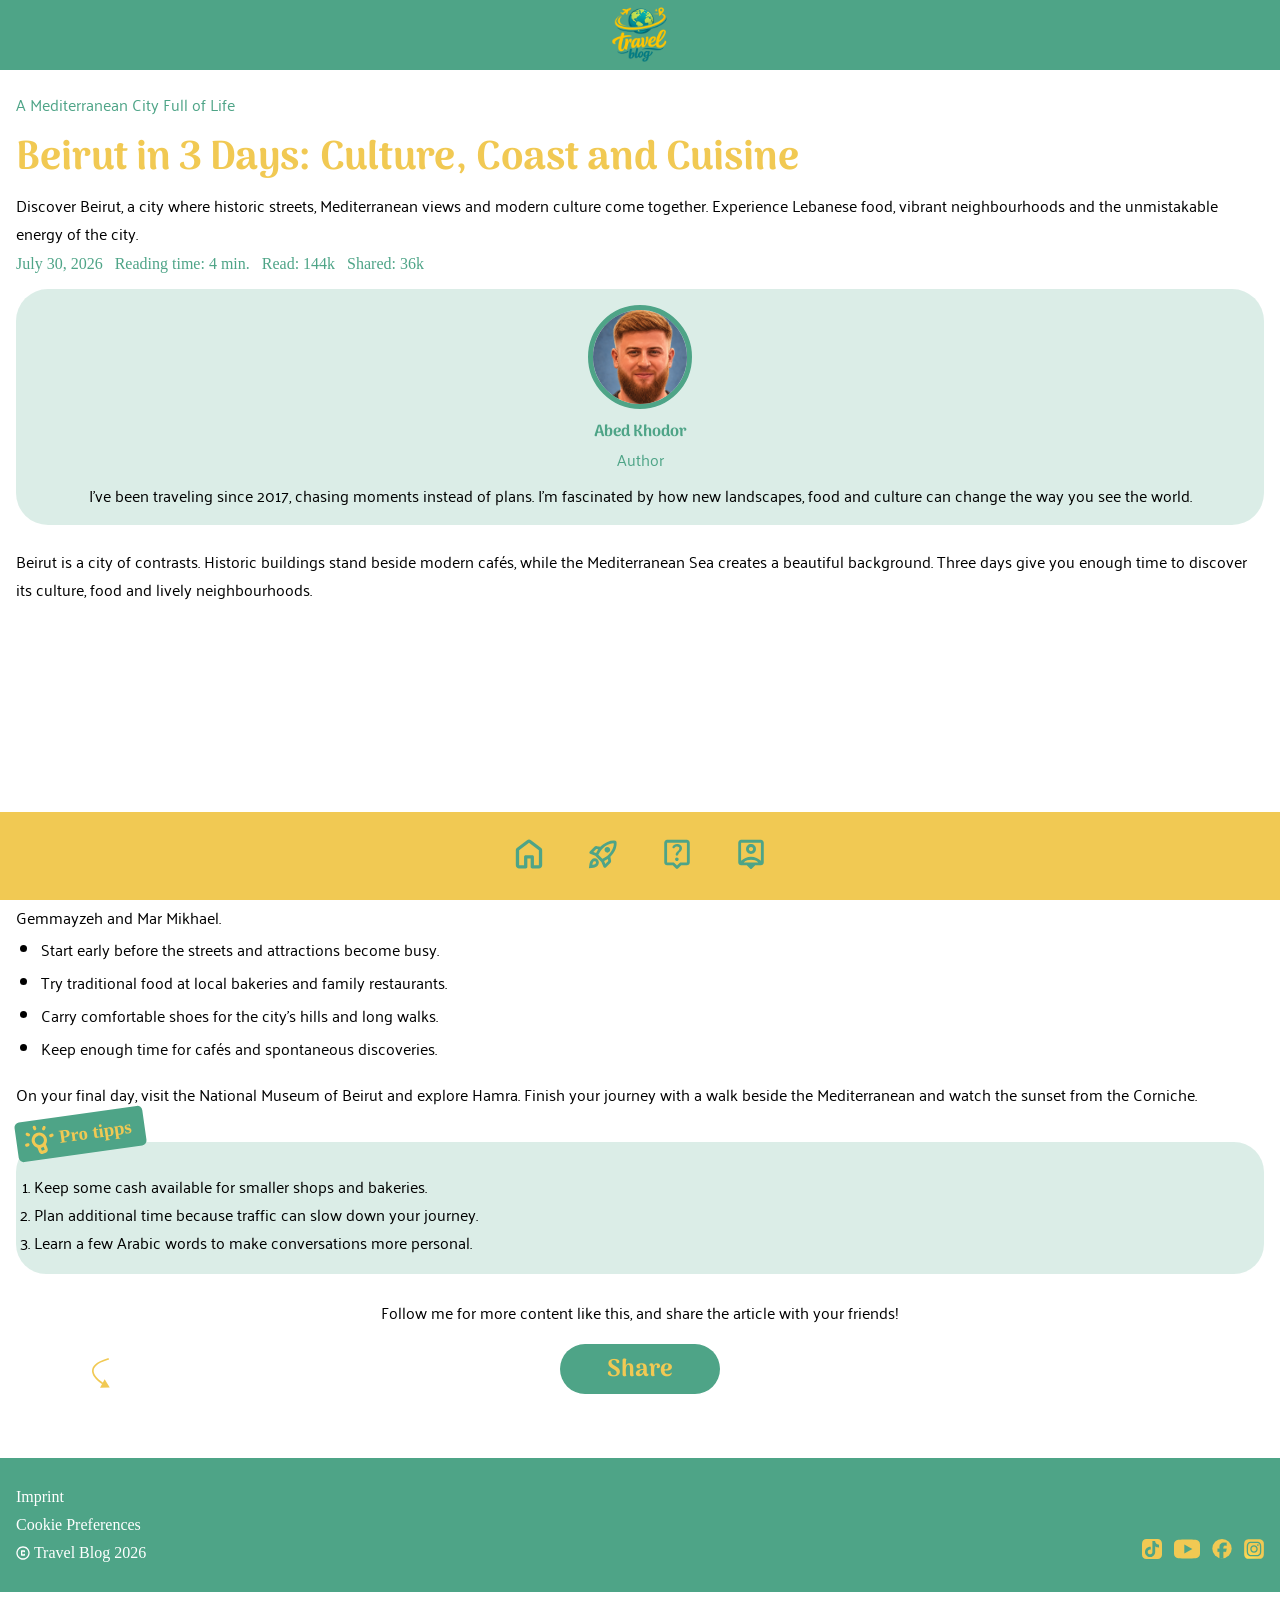
==== abed.html @ 18643c15 "imported abed.css into stye.css" ====
<!DOCTYPE html>
<html lang="de">

<head>
    <meta charset="UTF-8">
    <meta name="viewport" content="width=device-width, initial-scale=1.0">
    <title>Beirut in 3 Days | Travel Blog</title>
    <link rel="stylesheet" href="./styles/variables.css">
    <link rel="stylesheet" href="./styles/fonts.css">
    <link rel="stylesheet" href="./styles/reset.css">
    <link rel="stylesheet" href="./styles/style.css">
</head>

<body>
    <div class="article-page">
        <header class="article-header">
            <a href="./index.html">
                <img src="./assets/icons/header-logo.svg" alt="Travel Blog">
            </a>
        </header>

        <main>
            <article class="article">
                <p class="article-kicker">A Mediterranean City Full of Life</p>
                <h1>Beirut in 3 Days: Culture, Coast and Cuisine</h1>

                <p class="article-intro">
                    Discover Beirut, a city where historic streets, Mediterranean views
                    and modern culture come together. Experience Lebanese food, vibrant
                    neighbourhoods and the unmistakable energy of the city.
                </p>

                <div class="article-meta">
                    <span>
                        <img src="./assets/icons" alt="">July 30, 2026</span>
                    <span>Reading time: 4 min.</span>
                    <span>Read: 144k</span>
                    <span>Shared: 36k</span>
                </div>

                <section class="author-card">
                    <div class="author-photo">
                        <img src="./assets/img/Abed Khodor.png" alt="Abed Khodor">
                    </div>
                    <h2 id="author-name">Abed Khodor</h2>
                    <p class="author-role">Author</p>
                    <p>
                        I’ve been traveling since 2017, chasing moments instead of plans.
                        I’m fascinated by how new landscapes, food and culture can change
                        the way you see the world.
                    </p>
                </section>

                <p>
                    Beirut is a city of contrasts. Historic buildings stand beside modern
                    cafés, while the Mediterranean Sea creates a beautiful background.
                    Three days give you enough time to discover its culture, food and
                    lively neighbourhoods.
                </p>

                <figure class="article-media">
                    <iframe width="100%" height="100%"
                        src="https://www.youtube.com/embed/hbIrTvYzBA0?list=RDhbIrTvYzBA0"
                        title="Lebanon 4K Ultra HD with Calming Music - Scenic Relaxation Films" frameborder="0"
                        allow="accelerometer; autoplay; clipboard-write; encrypted-media; gyroscope; picture-in-picture; web-share"
                        referrerpolicy="strict-origin-when-cross-origin" allowfullscreen></iframe>
                </figure>

                <p>
                    Begin your first day in Downtown Beirut. Explore the historic streets,
                    visit Martyrs’ Square and walk towards the Beirut Souks. Afterwards,
                    enjoy traditional Lebanese dishes such as hummus, tabbouleh, falafel
                    and freshly baked manakish.
                </p>

                <p>
                    Spend the second day near the coast. Walk along the Corniche and visit
                    the famous Raouché Rocks. In the evening, discover the restaurants,
                    cafés and creative atmosphere of Gemmayzeh and Mar Mikhael.
                </p>

                <ul class="article-list">
                    <li>Start early before the streets and attractions become busy.</li>
                    <li>Try traditional food at local bakeries and family restaurants.</li>
                    <li>Carry comfortable shoes for the city’s hills and long walks.</li>
                    <li>Keep enough time for cafés and spontaneous discoveries.</li>
                </ul>

                <p>
                    On your final day, visit the National Museum of Beirut and explore
                    Hamra. Finish your journey with a walk beside the Mediterranean and
                    watch the sunset from the Corniche.
                </p>

                <aside class="pro-tipps">
                    <div class="pro-tipps-title">
                        <img src="./assets/icons/pro-tipps-icon.svg" alt="">
                        <h3>Pro tipps</h3>
                    </div>

                    <ol>
                        <li>Keep some cash available for smaller shops and bakeries.</li>
                        <li>Plan additional time because traffic can slow down your journey.</li>
                        <li>Learn a few Arabic words to make conversations more personal.</li>
                    </ol>
                </aside>

                <section class="share-section">
                    <p>Follow me for more content like this, and share the article with your friends!</p>
                    <img class="share-arrow" src="./assets/icons/arrow-mobile.svg">
                    <a class="share-button" href="#">Share</a>
                </section>
            </article>
        </main>

        <!--FOOTER START-->
        <footer>
            <div class="footer-left">
                <div class="copyright">
                    <img src="./assets/icons/copyright-icon.svg" alt="">
                    <p>Travel Blog 2026</p>
                </div>
                <a href="">Cookie Preferences</a>
                <a href="">Imprint</a>

            </div>
            <div class="footer-right">
                <a href=""><img src="./assets/icons/tiktok-icon.svg" alt=""></a>
                <a class="youtube" href=""><img src="./assets/icons/youtube-icon.svg" alt=""></a>
                <a href=""><img src="./assets/icons/facebook-icon.svg" alt=""></a>
                <a href=""><img src="./assets/icons/Instagram-icon.svg" alt=""></a>
            </div>
        </footer>
        <!--FOOTER END-->

        <nav class="mobile-nav">
            <ul>
                <li><a href=""><img src="./assets/icons/Home-screen.svg" alt=""></a></li>
                <li><a href=""><img src="./assets/icons/rocket-launch-green.svg" alt=""></a></li>
                <li><a href=""><img src="./assets/icons/live-help-green.svg" alt=""></a></li>
                <li><a href=""><img src="./assets/icons/person-pin-green.svg" alt=""></a></li>
            </ul>
        </nav>
    </div>
</body>

</html>
---- styles/variables.css ----
:root {
    --color-primary:rgba(78, 164, 135, 1);
    --color-secondary:rgba(241, 201, 83, 1);
    --color-text-primary:rgba(84, 55, 13, 1);
    --color-text-secondary:rgba(255, 255, 255, 1);
    --color-background:rgba(255, 255, 255, 1);
}
---- styles/fonts.css ----
/* palanquin-regular - latin */
@font-face {
  font-display: swap; /* Check https://developer.mozilla.org/en-US/docs/Web/CSS/@font-face/font-display for other options. */
  font-family: 'Palanquin';
  font-style: normal;
  font-weight: 400;
  src: url('../assets/fonts/palanquin-v17-latin-regular.woff2') format('woff2'); /* Chrome 36+, Opera 23+, Firefox 39+, Safari 12+, iOS 10+ */
}
/* palanquin-500 - latin */
@font-face {
  font-display: swap; /* Check https://developer.mozilla.org/en-US/docs/Web/CSS/@font-face/font-display for other options. */
  font-family: 'Palanquin';
  font-style: normal;
  font-weight: 500;
  src: url('../assets/fonts/palanquin-v17-latin-500.woff2') format('woff2'); /* Chrome 36+, Opera 23+, Firefox 39+, Safari 12+, iOS 10+ */
}
/* palanquin-700 - latin */
@font-face {
  font-display: swap; /* Check https://developer.mozilla.org/en-US/docs/Web/CSS/@font-face/font-display for other options. */
  font-family: 'Palanquin';
  font-style: normal;
  font-weight: 700;
  src: url('../assets/fonts/palanquin-v17-latin-700.woff2') format('woff2'); /* Chrome 36+, Opera 23+, Firefox 39+, Safari 12+, iOS 10+ */
}

/* arima-regular - latin */
@font-face {
  font-display: swap; /* Check https://developer.mozilla.org/en-US/docs/Web/CSS/@font-face/font-display for other options. */
  font-family: 'Arima';
  font-style: normal;
  font-weight: 400;
  src: url('../assets/fonts/arima-v7-latin-regular.woff2') format('woff2'); /* Chrome 36+, Opera 23+, Firefox 39+, Safari 12+, iOS 10+ */
}

/* arima-600 - latin */
@font-face {
  font-display: swap; /* Check https://developer.mozilla.org/en-US/docs/Web/CSS/@font-face/font-display for other options. */
  font-family: 'Arima';
  font-style: normal;
  font-weight: 600;
  src: url('../assets/fonts/arima-v7-latin-600.woff2') format('woff2'); /* Chrome 36+, Opera 23+, Firefox 39+, Safari 12+, iOS 10+ */
}
/* arima-700 - latin */
@font-face {
  font-display: swap; /* Check https://developer.mozilla.org/en-US/docs/Web/CSS/@font-face/font-display for other options. */
  font-family: 'Arima';
  font-style: normal;
  font-weight: 700;
  src: url('../assets/fonts/arima-v7-latin-700.woff2') format('woff2'); /* Chrome 36+, Opera 23+, Firefox 39+, Safari 12+, iOS 10+ */
}

/* palanquin-dark-600 - latin */
@font-face {
  font-display: swap; /* Check https://developer.mozilla.org/en-US/docs/Web/CSS/@font-face/font-display for other options. */
  font-family: 'Palanquin Dark';
  font-style: normal;
  font-weight: 600;
  src: url('../assets/fonts/palanquin-dark-v17-latin-600.woff2') format('woff2'); /* Chrome 36+, Opera 23+, Firefox 39+, Safari 12+, iOS 10+ */
}
---- styles/style.css ----
body {
    background-color: var(--color-background);
}

h1 {
    font-family: arima;
    font-weight: 700;
    font-size: 2.5rem;
    color: var(--color-secondary);
}

h2 {
    font-family: 'Arima';
    font-style: normal;
    font-weight: 700;
    font-size: 2.25rem;
    color: var(--color-primary);
}


.desktop-nav li {
    list-style-type: none;
    display: none;
}

header {
    background-color: var(--color-primary);
    height: 70px;
    width: 100%;
    display: flex;
    justify-content: center;
    align-items: center;
}

header img {
    height: 56px;
    width: 56px;
}

.landing-section {
    background-image: url("../assets/img/yellow-background.png");
    background-position: center;
    background-repeat: no-repeat;
    background-size: cover;
    height: 100dvh;
    display: flex;
    flex-direction: column;
    align-items: center;
}

.highlights-section {
    padding-top: 4em;
    padding-left: 1em;
    padding-right: 1em;


}

.highlights-headline {
    display: flex;
    justify-content: center;
    align-items: center;
    gap: 0.625em;
    padding-bottom: 1em;
}

.slider {
    position: relative;
    overflow: hidden;
}

.slider>input[type="radio"] {
    position: absolute;
    bottom: 16px;
    opacity: 0;
    pointer-events: none;
}

.slider-wrapper {
    display: flex;
    width: 300%;
    transition: transform 500ms ease-in-out;
}

.slide {
    width: calc(100% / 3);
    height: 500px;
    object-fit: cover;
    border-top-right-radius: 100px;
}

#slide-1:checked~.slider-wrapper {
    transform: translateX(0);
}

#slide-2:checked~.slider-wrapper {
    transform: translateX(calc(-100% / 3));
}

#slide-3:checked~.slider-wrapper {
    transform: translateX(calc(-200% / 3));
}

.slider-dots {
    position: absolute;
    bottom: 16px;
    left: 50%;
    transform: translateX(-50%);
    display: flex;
    gap: 0.5em;
}

.slider-dots label {
    width: 12px;
    height: 12px;
    border-radius: 50%;
    background-color: rgba(255, 255, 255, 0.6);
    cursor: pointer;
}

#slide-1:checked~.slider-dots label:nth-child(1),
#slide-2:checked~.slider-dots label:nth-child(2),
#slide-3:checked~.slider-dots label:nth-child(3) {
    background-color: var(--color-secondary);
}

.faq-section {
    padding-top: 4em;
    padding-left: 1em;
    padding-right: 1em;
}

.faq-headline {
    display: flex;
    justify-content: center;
    align-items: center;
    gap: 0.625em;
    padding-bottom: 1.5em;
}

.contact-section {
    padding-top: 5em;
    padding-left: 1em;
    padding-right: 1em;
    padding-bottom: 5em;
}

.contact-headline {
    display: flex;
    justify-content: center;
    align-items: center;
    gap: 0.625em;
    padding-bottom: 1.5em;
}

.contact-form {
    display: flex;
    flex-direction: column;
    gap: 2em;
    max-width: 600px;
    margin-left: auto;
    margin-right: auto;
}

.form-field {
    display: flex;
    flex-direction: column;
}

.form-field label {
    font-family: 'Palanquin';
    font-size: 1.25rem;
    color: var(--color-text-primary);
}

.form-field input {
    border: none;
    border-bottom: 1px solid var(--color-text-primary);
    background-color: transparent;
    padding-top: 2em;
    padding-bottom: 0.5em;
    font-family: 'Palanquin';
    font-size: 1rem;
    color: var(--color-text-primary);
}

.form-field input:focus {
    outline: none;
    border-bottom-width: 2px;
}

.form-privacy {
    display: flex;
    align-items: flex-start;
    gap: 0.625em;
}

.form-privacy input[type="checkbox"]:checked {
    background-color: var(--color-primary);

}

.form-privacy label {
    font-family: 'Palanquin';
    color: var(--color-text-primary);
}

.form-privacy a {
    color: var(--color-primary);
    text-decoration: none;
}

.send-button {
    align-self: center;
    padding: 0.5em 2.5em;
    border: 1px solid gray;
    border-radius: 40px;
    background-color: var(--color-background);
    font-family: 'Arima';
    font-weight: 700;
    font-size: 1.5rem;
    color: gray;
    cursor: pointer;
}

footer {
    height: 134px;
    background-color: var(--color-primary);
    display: flex;
    justify-content: space-between;
    align-items: center;
}

.footer-left {
    display: flex;
    gap: 0.625em;
    flex-direction: column-reverse;
    padding-left: 1em;
}

.footer-left img {
    height: 16px;
    width: 16px;
}

.footer-right a {
    display: flex;
}

.footer-right {
    display: flex;
    gap: 0.75em;
    justify-content: flex-end;
    padding-right: 1em;
    padding-top: 3em;
    align-items: end;
}

.footer-right img {
    width: 20px;
    height: 20px;
}

.youtube img {
    width: 26px;
    height: 20px;
}

.copyright {
    display: flex;
    align-items: center;
    gap: 0.2em;
    margin-left: -1.3px;
}

.footer-left>a {
    text-decoration: none;
    color: var(--color-text-secondary);
    font-family: palanguin;
    font-weight: 400;
}

.copyright p {
    color: var(--color-text-secondary);
    font-family: palanguin;
    font-weight: 400;
}

.mobile-nav {
    height: 88px;
    display: flex;
    justify-content: center;
    align-items: center;
    padding-left: 1em;
    padding-right: 1em;
    background-color: var(--color-secondary);
    position: sticky;
    bottom: 0;
    width: 100%;
    z-index: 100;
}

.mobile-nav li {
    list-style-type: none;
}

.mobile-nav ul {
    display: flex;
    gap: 2.5em;
}

.mobile-nav img {
    height: 34px;
    height: 34px;
}

.faq-all {
    display: flex;
    align-items: center;
    flex-direction: column;
    gap: 1em;
}

.faq {
    width: 100%;
    max-width: 600px;
    background-color: var(--color-secondary);
    border-radius: 12px;
    padding: 0.75em;
}

.faq summary {
    display: flex;
    justify-content: space-between;
    align-items: center;
    gap: 1em;
    padding: 0.5em;
    color: var(--color-text-primary);
    font-weight: 700;
    cursor: pointer;
    list-style: none;
}

.faq summary::after {
    content: url(../assets/icons/faq-arrow.svg);
    flex-shrink: 0;
}

.faq[open] summary::after {
    content: url(../assets/icons/faq-arrow-2.svg);
}

.faq p {
    background-color: var(--color-background);
    border-radius: 8px;
    padding: 0.75em 1em;
    margin-top: 0.75em;
}

.faq {
    interpolate-size: allow-keywords;
    position: relative;
    overflow: hidden;
    border-bottom: 1px solid #ccc;
}

.faq::details-content {
    block-size: 0;
    overflow: hidden;
    opacity: 0;
    transition:
        block-size 0.35s ease,
        opacity 0.25s ease,
        content-visibility 0.35s allow-discrete;
}

.faq[open]::details-content {
    block-size: auto;
    opacity: 1;
}

.article-page {
    width: 100%;
    max-width: 100%;
    min-height: 100dvh;
    margin: 0 auto;
    background-color: var(--color-background);
}

.article-header {
    height: 70px;
    background-color: var(--color-primary);
    display: flex;
    align-items: center;
    justify-content: center;
}

.article-header a {
    display: flex;
}

.article-header img {
    width: 56px;
    height: 56px;
}

.article {
    padding: 20px 16px 40px;
}

.article-kicker {
    color: var(--color-primary);
    font-weight: 600;
    font-family: palanquin;

}

.article p,
.article li {
    font-size: 1rem;
    font-family: palanquin;
    font-weight: 400;

}

.article-intro {
    margin-bottom: 10px;
}

.article-meta {
    display: flex;
    flex-wrap: wrap;
    gap: 4px 12px;
    margin-bottom: 16px;
    color: var(--color-primary);
    font-size: 1rem;
}

.author-card {
    margin-bottom: 22px;
    padding: 16px;
    text-align: center;
    background-color: rgba(78, 164, 135, 0.2);
    border-radius: 32px;
}

.author-photo {
    position: relative;
    width: 104px;
    height: 104px;
    margin: 0 auto 10px;
    overflow: hidden;
    border: 5px solid var(--color-primary);
    border-radius: 50%;
}

.author-photo img {
    position: absolute;
    top: -15%;
    left: -10%;
    width: 125%;
}

.author-card h2 {
    font-family: arima;
    font-weight: 700;
    font-size: 1rem;
}

.author-role {
    margin-bottom: 8px;
    color: var(--color-primary);
}

.article>p {
    margin-bottom: 8px;
    font-family: palanquin;
    font-weight: 400;
    font-size: 1rem;
}

.article-media {
    position: relative;
    max-width: 100%;
    height: 200px;
    border-radius: 24px;
    overflow: hidden;
}

.article-media>img {
    width: 100%;
    height: 100%;
    object-fit: cover;
}


.article-list {
    margin: -4px 0 18px;
    padding-left: 25px;
}

.article-list li+li {
    margin-top: 5px;
}

.pro-tipps {
    position: relative;
    margin: 34px 0 24px;
    padding: 30px 18px 18px;
    background-color: rgba(78, 164, 135, 0.2);
    border-radius: 30px;
}

.pro-tipps-title {
    position: absolute;
    top: -28px;
    left: 0;
    display: flex;
    align-items: center;
    gap: 5px;
    padding: 5px 13px 5px 8px;
    color: var(--color-secondary);
    background-color: var(--color-primary);
    border-radius: 5px;
    transform: rotate(-8deg);
}

.pro-tipps-title img {
    width: 30px;
    height: 30px;
}

.pro-tipps-title h2 {
    font-family: arima;
    font-size: 1.25rem;

}

.pro-tips ol {
    padding-left: 24px;
}

.pro-tips li+li {
    margin-top: 8px;
}

.share-section {
    position: relative;
    min-height: 120px;
    padding: 0 36px;
    text-align: center;
}

.share-section p {
    margin-bottom: 18px;
}

.share-arrow {
    position: absolute;
    bottom: 30px;
    left: 60px;
    width: 50px;
    height: 30px;
    object-fit: contain;
}

.share-button {
    display: inline-flex;
    min-width: 160px;
    min-height: 50px;
    align-items: center;
    justify-content: center;
    gap: 6px;
    color: var(--color-secondary);
    background-color: var(--color-primary);
    border-radius: 50px;
    font-family: arima;
    font-size: 1.5rem;
    font-weight: 700;
    text-decoration: none;
}
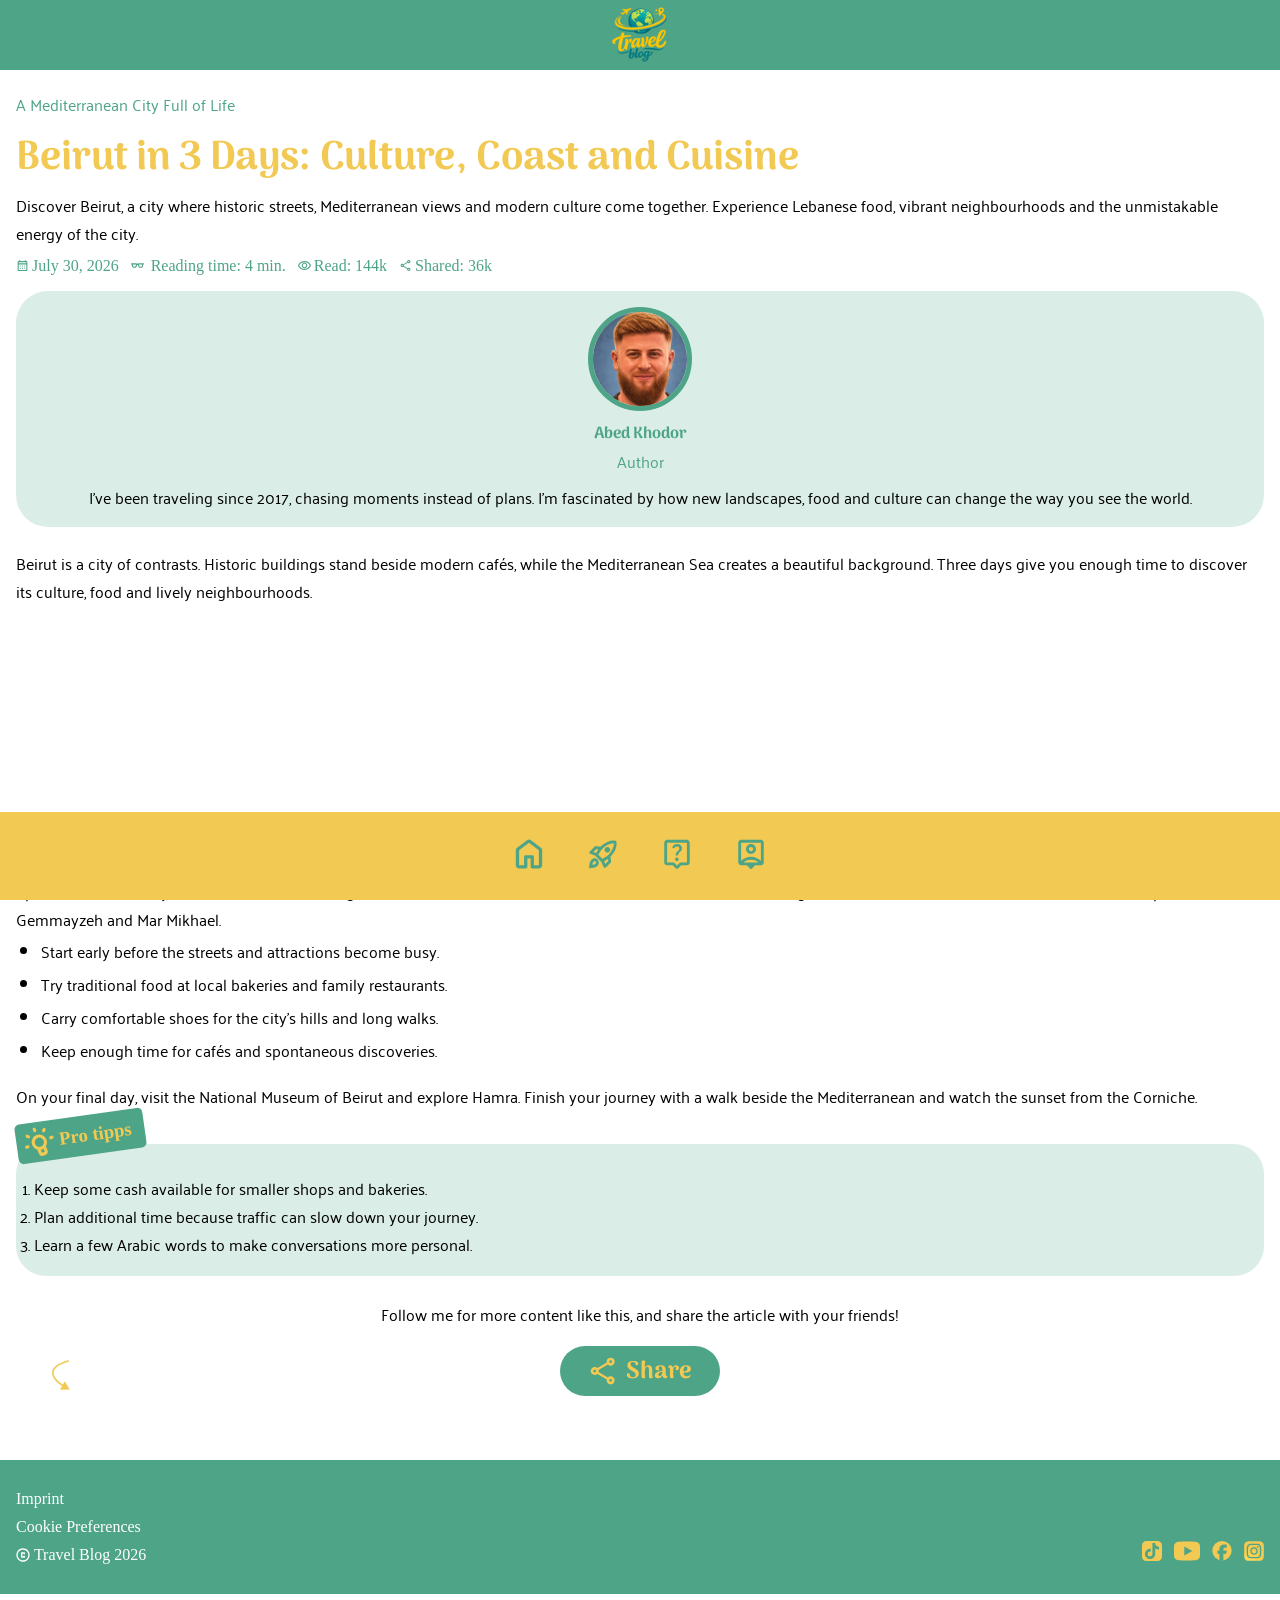
==== commit d95cd84d: "added share icon and article icons added article-meta img" ====
--- a/abed.html
+++ b/abed.html
@@ -31,11 +31,10 @@
                 </p>
 
                 <div class="article-meta">
-                    <span>
-                        <img src="./assets/icons" alt="">July 30, 2026</span>
-                    <span>Reading time: 4 min.</span>
-                    <span>Read: 144k</span>
-                    <span>Shared: 36k</span>
+                    <span><img src="./assets/icons/calendar-icon.svg" alt="">July 30, 2026</span>
+                    <span><img src="./assets/icons/eyeglasses-icon.svg" alt=""> Reading time: 4 min.</span>
+                    <span><img src="./assets/icons/read-icon.svg" alt="">Read: 144k</span>
+                    <span><img src="./assets/icons/share-icon-small.svg" alt="">Shared: 36k</span>
                 </div>
 
                 <section class="author-card">
@@ -59,11 +58,10 @@
                 </p>
 
                 <figure class="article-media">
-                    <iframe width="100%" height="100%"
-                        src="https://www.youtube.com/embed/hbIrTvYzBA0?list=RDhbIrTvYzBA0"
-                        title="Lebanon 4K Ultra HD with Calming Music - Scenic Relaxation Films" frameborder="0"
+                    <iframe width="100%" height="100%" src="https://www.youtube.com/embed/wWS6Si-C9T8"
+                        title="Beirut, Lebanon 🇱🇧 in 4k HDR ULTRA HD 60 FPS Dolby Vision™ Drone Video" frameborder="0"
                         allow="accelerometer; autoplay; clipboard-write; encrypted-media; gyroscope; picture-in-picture; web-share"
-                        referrerpolicy="strict-origin-when-cross-origin" allowfullscreen></iframe>
+                        referrerpolicy="strict-origin-when-cross-origin"allowfullscreen></iframe>
                 </figure>
 
                 <p>
@@ -108,7 +106,7 @@
                 <section class="share-section">
                     <p>Follow me for more content like this, and share the article with your friends!</p>
                     <img class="share-arrow" src="./assets/icons/arrow-mobile.svg">
-                    <a class="share-button" href="#">Share</a>
+                    <a class="share-button" href="#"> <img src="./assets/icons/share-icon.svg" alt="">Share </a>
                 </section>
             </article>
         </main>
--- a/styles/style.css
+++ b/styles/style.css
@@ -436,6 +436,13 @@
     font-size: 1rem;
 }
 
+.article-meta img {
+    padding-top: 5px;
+    padding-right: 3px;
+    width: 16px;
+    height: 16px;
+}
+
 .author-card {
     margin-bottom: 22px;
     padding: 16px;
@@ -558,7 +565,7 @@
 .share-arrow {
     position: absolute;
     bottom: 30px;
-    left: 60px;
+    left: 20px;
     width: 50px;
     height: 30px;
     object-fit: contain;
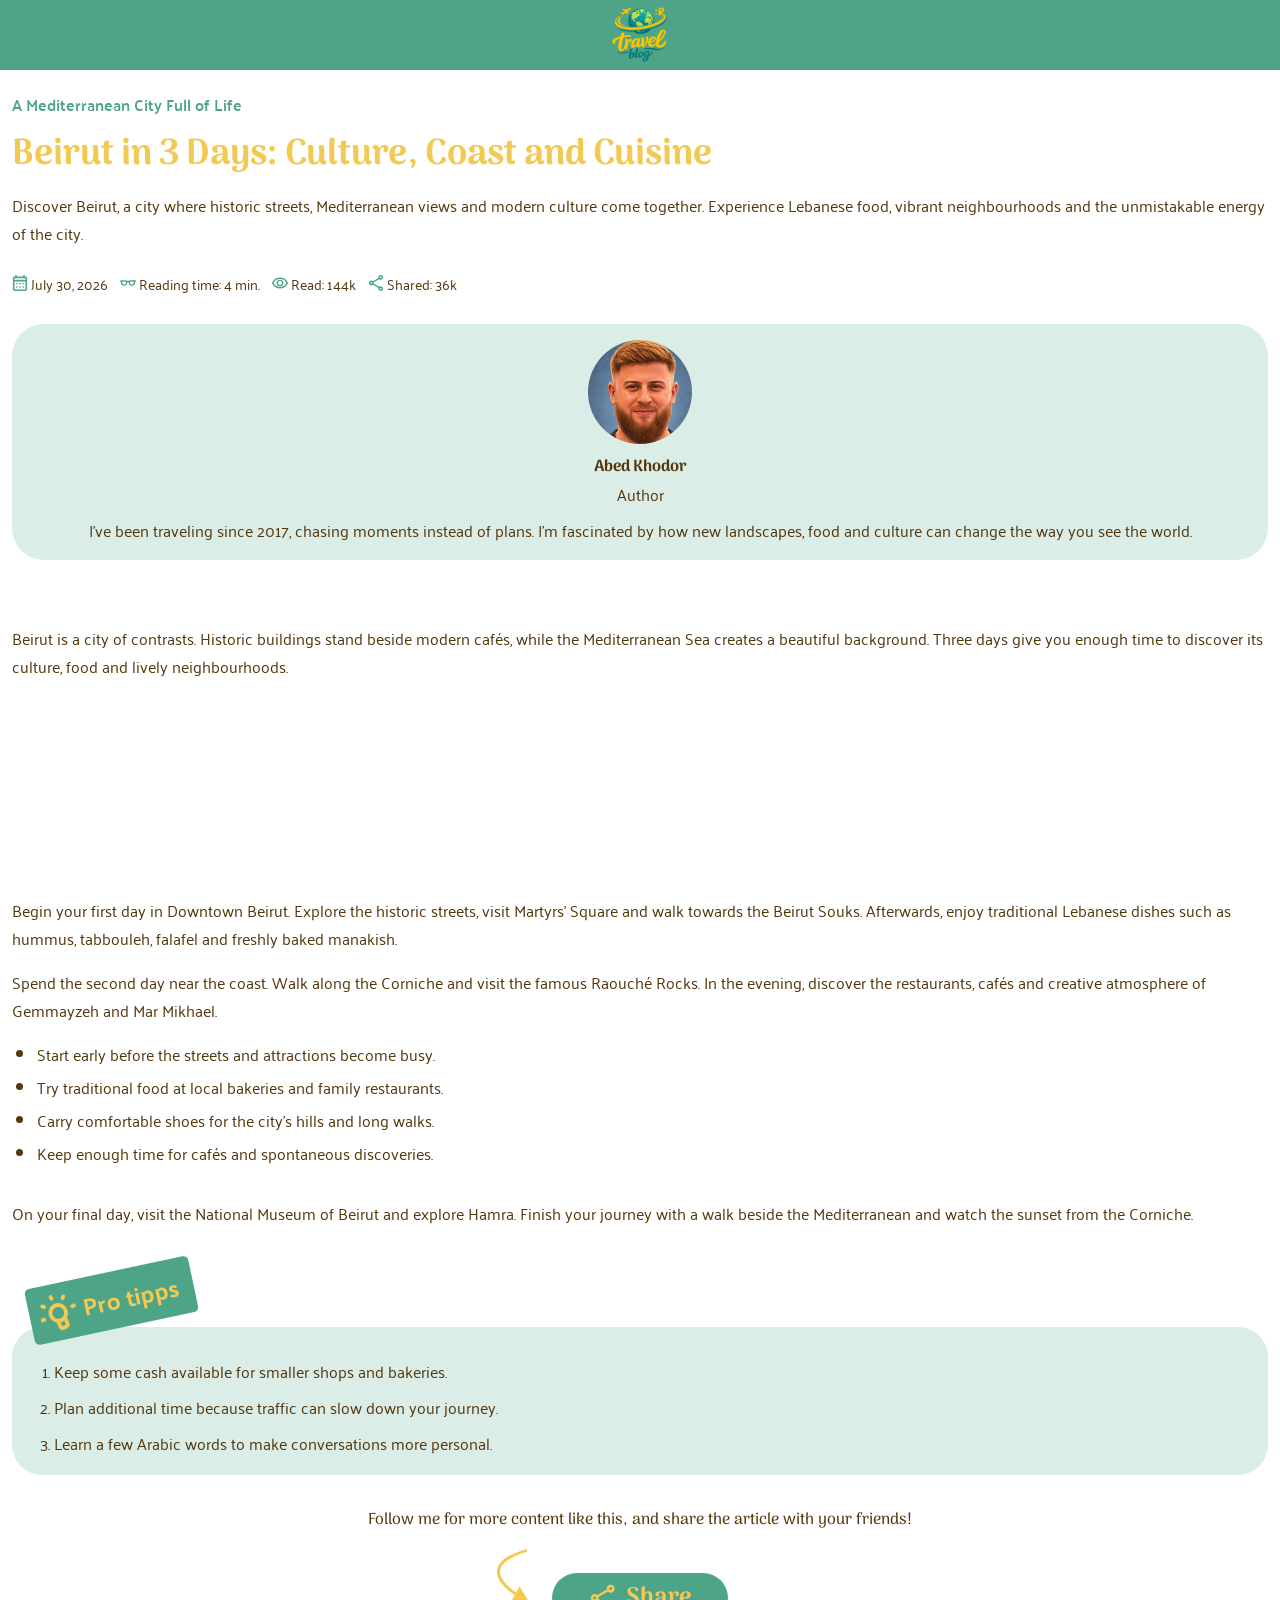
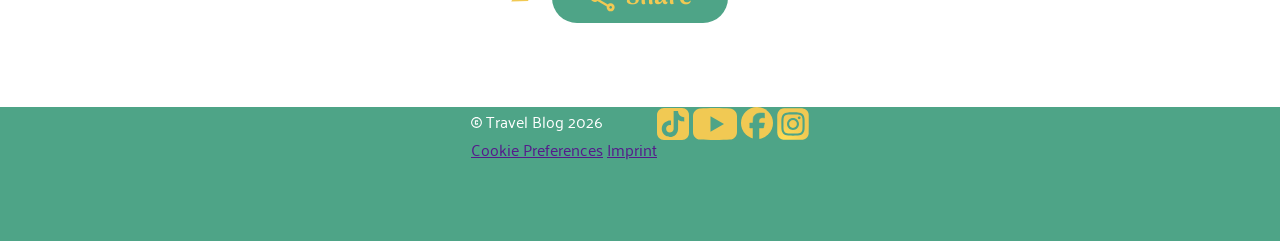
==== commit 0b921805: "added joel.html and reduced img size" ====
--- a/abed.html
+++ b/abed.html
@@ -39,7 +39,7 @@
 
                 <section class="author-card">
                     <div class="author-photo">
-                        <img src="./assets/img/Abed Khodor.png" alt="Abed Khodor">
+                        <img src="./assets/img/abed-khodor.jpg" alt="Abed Khodor">
                     </div>
                     <h2 id="author-name">Abed Khodor</h2>
                     <p class="author-role">Author</p>
--- a/styles/fonts.css
+++ b/styles/fonts.css
@@ -14,6 +14,15 @@
   font-weight: 500;
   src: url('../assets/fonts/palanquin-v17-latin-500.woff2') format('woff2'); /* Chrome 36+, Opera 23+, Firefox 39+, Safari 12+, iOS 10+ */
 }
+/* palanquin-600 - latin */
+@font-face {
+  font-display: swap;
+  font-family: 'Palanquin';
+  font-style: normal;
+  font-weight: 600;
+  src: url('../assets/fonts/palanquin-v17-latin-600.woff2') format('woff2');
+}
+
 /* palanquin-700 - latin */
 @font-face {
   font-display: swap; /* Check https://developer.mozilla.org/en-US/docs/Web/CSS/@font-face/font-display for other options. */
@@ -30,6 +39,15 @@
   font-style: normal;
   font-weight: 400;
   src: url('../assets/fonts/arima-v7-latin-regular.woff2') format('woff2'); /* Chrome 36+, Opera 23+, Firefox 39+, Safari 12+, iOS 10+ */
+}
+
+/* arima-500 - latin */
+@font-face {
+  font-display: swap;
+  font-family: 'Arima';
+  font-style: normal;
+  font-weight: 500;
+  src: url('../assets/fonts/arima-v7-latin-500.woff2') format('woff2');
 }
 
 /* arima-600 - latin */
--- a/styles/style.css
+++ b/styles/style.css
@@ -1,5 +1,6 @@
 body {
     background-color: var(--color-background);
+    font-family: 'Palanquin';
 }
 
 h1 {
@@ -17,7 +18,6 @@
     color: var(--color-primary);
 }
 
-
 .desktop-nav li {
     list-style-type: none;
     display: none;
@@ -32,28 +32,83 @@
     align-items: center;
 }
 
+.logo {
+    display: flex;
+}
+
 header img {
     height: 56px;
     width: 56px;
 }
 
 .landing-section {
-    background-image: url("../assets/img/yellow-background.png");
-    background-position: center;
+    position: relative;
+    max-width: 1440px;
+    margin-left: auto;
+    margin-right: auto;
+    height: 515px;
+    background-image: url(../assets/img/hero-cappadocia.jpg);
     background-repeat: no-repeat;
     background-size: cover;
-    height: 100dvh;
-    display: flex;
-    flex-direction: column;
-    align-items: center;
+    background-position: 45% 50%;
+}
+
+.landing-blob {
+    position: absolute;
+    top: 0;
+    left: 0;
+    width: 220px;
+    height: 290px;
+    background-image: url(../assets/img/yellow-landing-bg.png);
+    background-size: 100% 100%;
+    background-repeat: no-repeat;
+}
+
+.landing-text {
+    display: none;
+}
+
+.landing-badge {
+    position: absolute;
+    top: 120px;
+    left: 70px;
+    width: 160px;
+    height: 160px;
+}
+
+.badge-circle {
+    width: 100%;
+}
+
+.badge-text {
+    position: absolute;
+    top: 8%;
+    left: 8%;
+    width: 85%;
+    animation: badge-spin 18s linear infinite;
+}
+
+.badge-flag {
+    position: absolute;
+    top: 35%;
+    left: 35%;
+    width: 30%;
+}
+
+@keyframes badge-spin {
+    to {
+        transform: rotate(360deg);
+    }
 }
 
 .highlights-section {
+    max-width: 1440px;
+    margin-left: auto;
+    margin-right: auto;
     padding-top: 4em;
     padding-left: 1em;
     padding-right: 1em;
 
-
 }
 
 .highlights-headline {
@@ -83,12 +138,45 @@
 }
 
 .slide {
+    position: relative;
     width: calc(100% / 3);
+    flex-shrink: 0;
+    text-decoration: none;
+}
+
+.slide img {
+    display: block;
+    width: 100%;
     height: 500px;
     object-fit: cover;
     border-top-right-radius: 100px;
 }
 
+.slide-text {
+    position: absolute;
+    top: 20%;
+    left: 5%;
+    right: 5%;
+    padding: 1.25em;
+    border-left: 1px solid rgba(255, 255, 255, 0.5);
+    border-right: 1px solid rgba(255, 255, 255, 0.5);
+    background-color: rgba(255, 255, 255, 0.15);
+    color: var(--color-text-secondary);
+}
+
+.slide-text h3 {
+    font-family: 'Palanquin';
+    font-weight: 700;
+    font-size: 1.5rem;
+    line-height: 1.2;
+}
+
+.slide-text p {
+    font-size: 1.125rem;
+    line-height: 1.4;
+    padding-top: 0.5em;
+}
+
 #slide-1:checked~.slider-wrapper {
     transform: translateX(0);
 }
@@ -107,24 +195,29 @@
     left: 50%;
     transform: translateX(-50%);
     display: flex;
-    gap: 0.5em;
+    gap: 1em;
 }
 
 .slider-dots label {
-    width: 12px;
-    height: 12px;
-    border-radius: 50%;
-    background-color: rgba(255, 255, 255, 0.6);
+    width: 24px;
+    height: 24px;
+    border-radius: 12px;
+    background-color: var(--color-background);
     cursor: pointer;
+    transition: width 300ms ease-in-out, background-color 300ms ease-in-out;
 }
 
 #slide-1:checked~.slider-dots label:nth-child(1),
 #slide-2:checked~.slider-dots label:nth-child(2),
 #slide-3:checked~.slider-dots label:nth-child(3) {
+    width: 36px;
     background-color: var(--color-secondary);
 }
 
 .faq-section {
+    max-width: 1440px;
+    margin-left: auto;
+    margin-right: auto;
     padding-top: 4em;
     padding-left: 1em;
     padding-right: 1em;
@@ -139,6 +232,9 @@
 }
 
 .contact-section {
+    max-width: 1440px;
+    margin-left: auto;
+    margin-right: auto;
     padding-top: 5em;
     padding-left: 1em;
     padding-right: 1em;
@@ -151,6 +247,10 @@
     align-items: center;
     gap: 0.625em;
     padding-bottom: 1.5em;
+}
+
+.section-intro {
+    display: none;
 }
 
 .contact-form {
@@ -206,8 +306,14 @@
 }
 
 .form-privacy a {
+    display: inline-block;
+    width: 98px;
     color: var(--color-primary);
     text-decoration: none;
+}
+
+.form-privacy a:hover {
+    font-weight: 700;
 }
 
 .send-button {
@@ -221,69 +327,89 @@
     font-size: 1.5rem;
     color: gray;
     cursor: pointer;
+    transition: background-color 200ms ease-in-out, border-color 200ms ease-in-out, color 200ms ease-in-out;
+}
+
+.send-button:hover {
+    border-color: var(--color-primary);
+    background-color: var(--color-primary);
+    color: var(--color-secondary);
 }
 
 footer {
-    height: 134px;
     background-color: var(--color-primary);
     display: flex;
+    justify-content: center;
+    min-height: 134px;
+}
+
+.footer-inner {
+    width: 100%;
+    max-width: 1440px;
+    display: flex;
+    flex-direction: column;
+    justify-content: flex-end;
+    gap: 0.625em;
+    padding-left: 1em;
+    padding-right: 1em;
+    padding-bottom: 12px;
+}
+
+.footer-legal {
+    display: flex;
+    flex-direction: column;
+    gap: 0.625em;
+}
+
+.footer-legal a {
+    text-decoration: none;
+    white-space: nowrap;
+    color: var(--color-text-secondary);
+    font-family: 'Palanquin';
+    font-weight: 400;
+}
+
+.footer-row {
+    display: flex;
     justify-content: space-between;
-    align-items: center;
-}
-
-.footer-left {
-    display: flex;
-    gap: 0.625em;
-    flex-direction: column-reverse;
-    padding-left: 1em;
-}
-
-.footer-left img {
-    height: 16px;
-    width: 16px;
-}
-
-.footer-right a {
-    display: flex;
-}
-
-.footer-right {
-    display: flex;
-    gap: 0.75em;
-    justify-content: flex-end;
-    padding-right: 1em;
-    padding-top: 3em;
-    align-items: end;
-}
-
-.footer-right img {
-    width: 20px;
-    height: 20px;
-}
-
-.youtube img {
-    width: 26px;
-    height: 20px;
+    align-items: baseline;
 }
 
 .copyright {
     display: flex;
-    align-items: center;
+    align-items: baseline;
     gap: 0.2em;
     margin-left: -1.3px;
 }
 
-.footer-left>a {
-    text-decoration: none;
+.copyright img {
+    height: 0.8em;
+    width: 0.8em;
+    align-self: baseline;
+    position: relative;
+    top: 0.1em;
+}
+
+.copyright p {
+    white-space: nowrap;
     color: var(--color-text-secondary);
-    font-family: palanguin;
+    font-family: 'Palanquin';
     font-weight: 400;
 }
 
-.copyright p {
-    color: var(--color-text-secondary);
-    font-family: palanguin;
-    font-weight: 400;
+.footer-social {
+    display: flex;
+    gap: 0.5em;
+    align-items: center;
+}
+
+.footer-social a {
+    display: flex;
+}
+
+.footer-social img {
+    height: 24px;
+    width: auto;
 }
 
 .mobile-nav {
@@ -355,6 +481,9 @@
     border-radius: 8px;
     padding: 0.75em 1em;
     margin-top: 0.75em;
+    font-size: 1rem;
+    line-height: 1.6;
+    color: var(--color-text-primary);
 }
 
 .faq {
@@ -405,14 +534,20 @@
 }
 
 .article {
-    padding: 20px 16px 40px;
-}
-
-.article-kicker {
+    padding: 1.25em 0.75em 5em;
+    color: var(--color-text-primary);
+}
+
+.article p.article-kicker {
     color: var(--color-primary);
     font-weight: 600;
     font-family: palanquin;
-
+}
+
+.article h1 {
+    font-size: 2.25rem;
+    line-height: 1.1;
+    margin-bottom: 16px;
 }
 
 .article p,
@@ -423,28 +558,28 @@
 
 }
 
-.article-intro {
-    margin-bottom: 10px;
-}
-
 .article-meta {
     display: flex;
     flex-wrap: wrap;
     gap: 4px 12px;
-    margin-bottom: 16px;
-    color: var(--color-primary);
-    font-size: 1rem;
+    margin-bottom: 2em;
+    color: var(--color-text-primary);
+    font-size: 0.875rem;
+}
+
+.article-meta span {
+    display: flex;
+    align-items: center;
+    gap: 3px;
 }
 
 .article-meta img {
-    padding-top: 5px;
-    padding-right: 3px;
     width: 16px;
     height: 16px;
 }
 
 .author-card {
-    margin-bottom: 22px;
+    margin-bottom: 4em;
     padding: 16px;
     text-align: center;
     background-color: rgba(78, 164, 135, 0.2);
@@ -457,33 +592,36 @@
     height: 104px;
     margin: 0 auto 10px;
     overflow: hidden;
-    border: 5px solid var(--color-primary);
     border-radius: 50%;
 }
 
 .author-photo img {
-    position: absolute;
-    top: -15%;
-    left: -10%;
-    width: 125%;
+    width: 100%;
+    height: 100%;
+    object-fit: cover;
 }
 
 .author-card h2 {
     font-family: arima;
     font-weight: 700;
     font-size: 1rem;
+    color: var(--color-text-primary);
 }
 
 .author-role {
     margin-bottom: 8px;
-    color: var(--color-primary);
+    color: var(--color-text-primary);
 }
 
 .article>p {
-    margin-bottom: 8px;
+    margin-bottom: 1em;
     font-family: palanquin;
     font-weight: 400;
     font-size: 1rem;
+}
+
+.article>p.article-intro {
+    margin-bottom: 1.5em;
 }
 
 .article-media {
@@ -500,9 +638,8 @@
     object-fit: cover;
 }
 
-
 .article-list {
-    margin: -4px 0 18px;
+    margin: 0 0 2em;
     padding-left: 25px;
 }
 
@@ -512,7 +649,7 @@
 
 .pro-tipps {
     position: relative;
-    margin: 34px 0 24px;
+    margin: 6.25em 0 2em;
     padding: 30px 18px 18px;
     background-color: rgba(78, 164, 135, 0.2);
     border-radius: 30px;
@@ -520,64 +657,135 @@
 
 .pro-tipps-title {
     position: absolute;
-    top: -28px;
-    left: 0;
-    display: flex;
-    align-items: center;
-    gap: 5px;
-    padding: 5px 13px 5px 8px;
+    top: -55px;
+    left: 16px;
+    display: flex;
+    align-items: center;
+    gap: 6px;
+    padding: 7px 16px 7px 10px;
     color: var(--color-secondary);
     background-color: var(--color-primary);
     border-radius: 5px;
-    transform: rotate(-8deg);
+    transform: rotate(-12deg);
 }
 
 .pro-tipps-title img {
-    width: 30px;
-    height: 30px;
-}
-
-.pro-tipps-title h2 {
-    font-family: arima;
-    font-size: 1.25rem;
-
-}
-
-.pro-tips ol {
+    width: 38px;
+    height: 38px;
+}
+
+.pro-tipps-title h3 {
+    font-family: 'Palanquin';
+    font-weight: 700;
+    font-size: 1.5rem;
+}
+
+.pro-tipps ol {
     padding-left: 24px;
 }
 
-.pro-tips li+li {
+.pro-tipps li+li {
     margin-top: 8px;
+}
+
+.pro-tipps a {
+    color: var(--color-primary);
+    font-weight: 700;
+    text-decoration: none;
 }
 
 .share-section {
     position: relative;
     min-height: 120px;
-    padding: 0 36px;
+    margin-top: 2em;
     text-align: center;
 }
 
+.share-section>input[type="checkbox"] {
+    position: absolute;
+    bottom: 0;
+    opacity: 0;
+    pointer-events: none;
+}
+
+.share-action {
+    display: inline-flex;
+    align-items: center;
+    gap: 1em;
+}
+
+.share-extra {
+    display: none;
+    align-items: center;
+    gap: 0.5em;
+}
+
+.share-icon-out {
+    width: 28px;
+    height: auto;
+}
+
+.share-links {
+    display: flex;
+    flex-direction: column;
+    width: 95px;
+    text-align: left;
+}
+
+.share-links a {
+    color: var(--color-primary);
+    font-family: 'Arima';
+    font-weight: 500;
+    font-size: 1.25rem;
+    line-height: 1.2;
+}
+
+.share-links a:hover {
+    font-weight: 700;
+}
+
+#share-open:checked~.share-action .share-icon-in {
+    display: none;
+}
+
+#share-open:checked~.share-action {
+    gap: 0.5em;
+    padding-left: 29px;
+}
+
+#share-open:checked~.share-action .share-button {
+    min-width: 0;
+    padding: 0 1em;
+}
+
+#share-open:checked~.share-action .share-extra {
+    display: flex;
+}
+
 .share-section p {
-    margin-bottom: 18px;
+    margin-bottom: 2.5em;
+    font-family: 'Arima';
+    font-weight: 500;
 }
 
 .share-arrow {
     position: absolute;
-    bottom: 30px;
-    left: 20px;
-    width: 50px;
-    height: 30px;
-    object-fit: contain;
+    right: 50%;
+    bottom: 25px;
+    margin-right: 111px;
+    width: 32px;
+    height: auto;
 }
 
 .share-button {
     display: inline-flex;
     min-width: 160px;
     min-height: 50px;
+    padding: 0 1.5em;
     align-items: center;
     justify-content: center;
     gap: 6px;
+    cursor: pointer;
     color: var(--color-secondary);
     background-color: var(--color-primary);
     border-radius: 50px;
@@ -585,4 +793,307 @@
     font-size: 1.5rem;
     font-weight: 700;
     text-decoration: none;
+}
+
+
+.top5-headline {
+    margin-bottom: 1.5em;
+    text-align: center;
+    font-size: 1.125rem;
+    color: var(--color-text-primary);
+}
+
+.top5-slider {
+    position: relative;
+    display: flex;
+    justify-content: center;
+    overflow: hidden;
+    margin-left: -0.75em;
+    margin-right: -0.75em;
+    margin-bottom: 2em;
+    padding-bottom: 2.5em;
+}
+
+.top5-slider>input[type="radio"] {
+    position: absolute;
+    bottom: 16px;
+    opacity: 0;
+    pointer-events: none;
+}
+
+.top5-track {
+    display: flex;
+    gap: 20px;
+    transition: transform 500ms ease-in-out;
+}
+
+.top5-card {
+    flex-shrink: 0;
+    width: 180px;
+    transform: perspective(600px) rotateY(-35deg);
+    transition: transform 500ms ease-in-out;
+}
+
+.top5-card img {
+    display: block;
+    width: 100%;
+    height: 280px;
+    object-fit: cover;
+    border-radius: 16px;
+    box-shadow: 0 4px 16px rgba(0, 0, 0, 0.25);
+}
+
+#top5-1:checked~.top5-track {
+    transform: translateX(400px);
+}
+
+#top5-2:checked~.top5-track {
+    transform: translateX(200px);
+}
+
+#top5-3:checked~.top5-track {
+    transform: translateX(0);
+}
+
+#top5-4:checked~.top5-track {
+    transform: translateX(-200px);
+}
+
+#top5-5:checked~.top5-track {
+    transform: translateX(-400px);
+}
+
+#top5-2:checked~.top5-track .top5-card:nth-child(-n+1),
+#top5-3:checked~.top5-track .top5-card:nth-child(-n+2),
+#top5-4:checked~.top5-track .top5-card:nth-child(-n+3),
+#top5-5:checked~.top5-track .top5-card:nth-child(-n+4) {
+    transform: perspective(600px) rotateY(35deg);
+}
+
+#top5-1:checked~.top5-track .top5-card:nth-child(1),
+#top5-2:checked~.top5-track .top5-card:nth-child(2),
+#top5-3:checked~.top5-track .top5-card:nth-child(3),
+#top5-4:checked~.top5-track .top5-card:nth-child(4),
+#top5-5:checked~.top5-track .top5-card:nth-child(5) {
+    transform: perspective(600px) rotateY(0deg);
+}
+
+.top5-dots {
+    position: absolute;
+    bottom: 0;
+    left: 50%;
+    transform: translateX(-50%);
+    display: flex;
+    gap: 1em;
+}
+
+.top5-dots label {
+    width: 24px;
+    height: 24px;
+    border-radius: 12px;
+    background-color: rgba(78, 164, 135, 0.25);
+    cursor: pointer;
+    transition: width 300ms ease-in-out, background-color 300ms ease-in-out;
+}
+
+#top5-1:checked~.top5-dots label:nth-child(1),
+#top5-2:checked~.top5-dots label:nth-child(2),
+#top5-3:checked~.top5-dots label:nth-child(3),
+#top5-4:checked~.top5-dots label:nth-child(4),
+#top5-5:checked~.top5-dots label:nth-child(5) {
+    width: 36px;
+    background-color: var(--color-primary);
+}
+
+@media (min-width: 769px) {
+
+    .top5-slider {
+        max-width: 400px;
+        margin-left: auto;
+        margin-right: auto;
+    }
+
+    .faq {
+        max-width: none;
+    }
+
+    .highlights-section,
+    .faq-section,
+    .contact-section {
+        padding-left: 6em;
+        padding-right: 6em;
+    }
+
+    .footer-inner {
+        flex-direction: row;
+        align-items: center;
+        gap: 2em;
+        padding-left: 6em;
+        padding-right: 6em;
+        padding-bottom: 0;
+    }
+
+    .footer-row {
+        display: contents;
+    }
+
+    .copyright {
+        order: 1;
+    }
+
+    .footer-legal {
+        order: 2;
+        flex-direction: row;
+        gap: 2em;
+    }
+
+    .footer-social {
+        order: 3;
+        margin-left: auto;
+    }
+
+    .mobile-nav {
+        display: none;
+    }
+
+    .desktop-nav {
+        display: flex;
+        align-items: center;
+        gap: 3.5em;
+        width: 100%;
+        max-width: 1440px;
+        padding-left: 6em;
+        padding-right: 6em;
+    }
+
+    .desktop-nav ul {
+        display: flex;
+        gap: 4em;
+    }
+
+    .desktop-nav li {
+        display: block;
+    }
+
+    .desktop-nav a {
+        text-decoration: none;
+        color: var(--color-text-secondary);
+        font-family: 'Palanquin';
+        font-weight: 700;
+        font-size: 1.125rem;
+    }
+
+    .landing-section {
+        height: 547px;
+        background-position: 10% 50%;
+    }
+
+    .landing-blob {
+        top: 0;
+        width: max(45%, 520px);
+        height: 100%;
+        background-image: url(../assets/img/yellow-landing-bg-dektop.png);
+        background-size: 100% 100%;
+        background-repeat: no-repeat;
+    }
+
+    .landing-inner {
+        position: absolute;
+        top: 0;
+        left: 0;
+        right: 0;
+        bottom: 0;
+        max-width: 1440px;
+        margin-left: auto;
+        margin-right: auto;
+        padding-left: 6em;
+        padding-right: 6em;
+    }
+
+    .landing-text {
+        display: block;
+        padding-top: 130px;
+        max-width: 25%;
+        color: var(--color-text-primary);
+    }
+
+    .landing-text h1 {
+        font-family: 'Arima';
+        font-weight: 700;
+        font-size: 2rem;
+        color: var(--color-text-primary);
+    }
+
+    .landing-text p {
+        font-family: 'Palanquin';
+        font-size: 1rem;
+        line-height: 1.5;
+        padding-top: 1.25em;
+    }
+
+    .landing-badge {
+        top: 285px;
+        right: 40px;
+        left: auto;
+        width: 160px;
+    }
+}
+
+@media (min-width: 1280px) {
+
+    .section-intro {
+        display: block;
+        max-width: 55em;
+        margin-left: auto;
+        margin-right: auto;
+        padding-bottom: 3em;
+        text-align: center;
+        font-size: 1.125rem;
+        line-height: 1.5;
+        color: var(--color-text-primary);
+    }
+
+    .slide-text {
+        top: 10%;
+        left: 5%;
+        right: 25%;
+    }
+
+    .contact-form {
+        max-width: none;
+        flex-direction: row;
+        flex-wrap: wrap;
+        justify-content: space-between;
+    }
+
+    .form-field {
+        width: 45%;
+    }
+
+    .form-field-full,
+    .form-privacy {
+        width: 100%;
+        justify-content: center;
+    }
+
+    .send-button {
+        margin-left: auto;
+        margin-right: auto;
+    }
+
+    .footer-inner {
+        gap: 6em;
+    }
+
+    .footer-legal {
+        gap: 4.5em;
+    }
+
+    .landing-text h1 {
+        font-size: 3.5rem;
+    }
+
+    .landing-text p {
+        font-size: 1.25rem;
+    }
 }
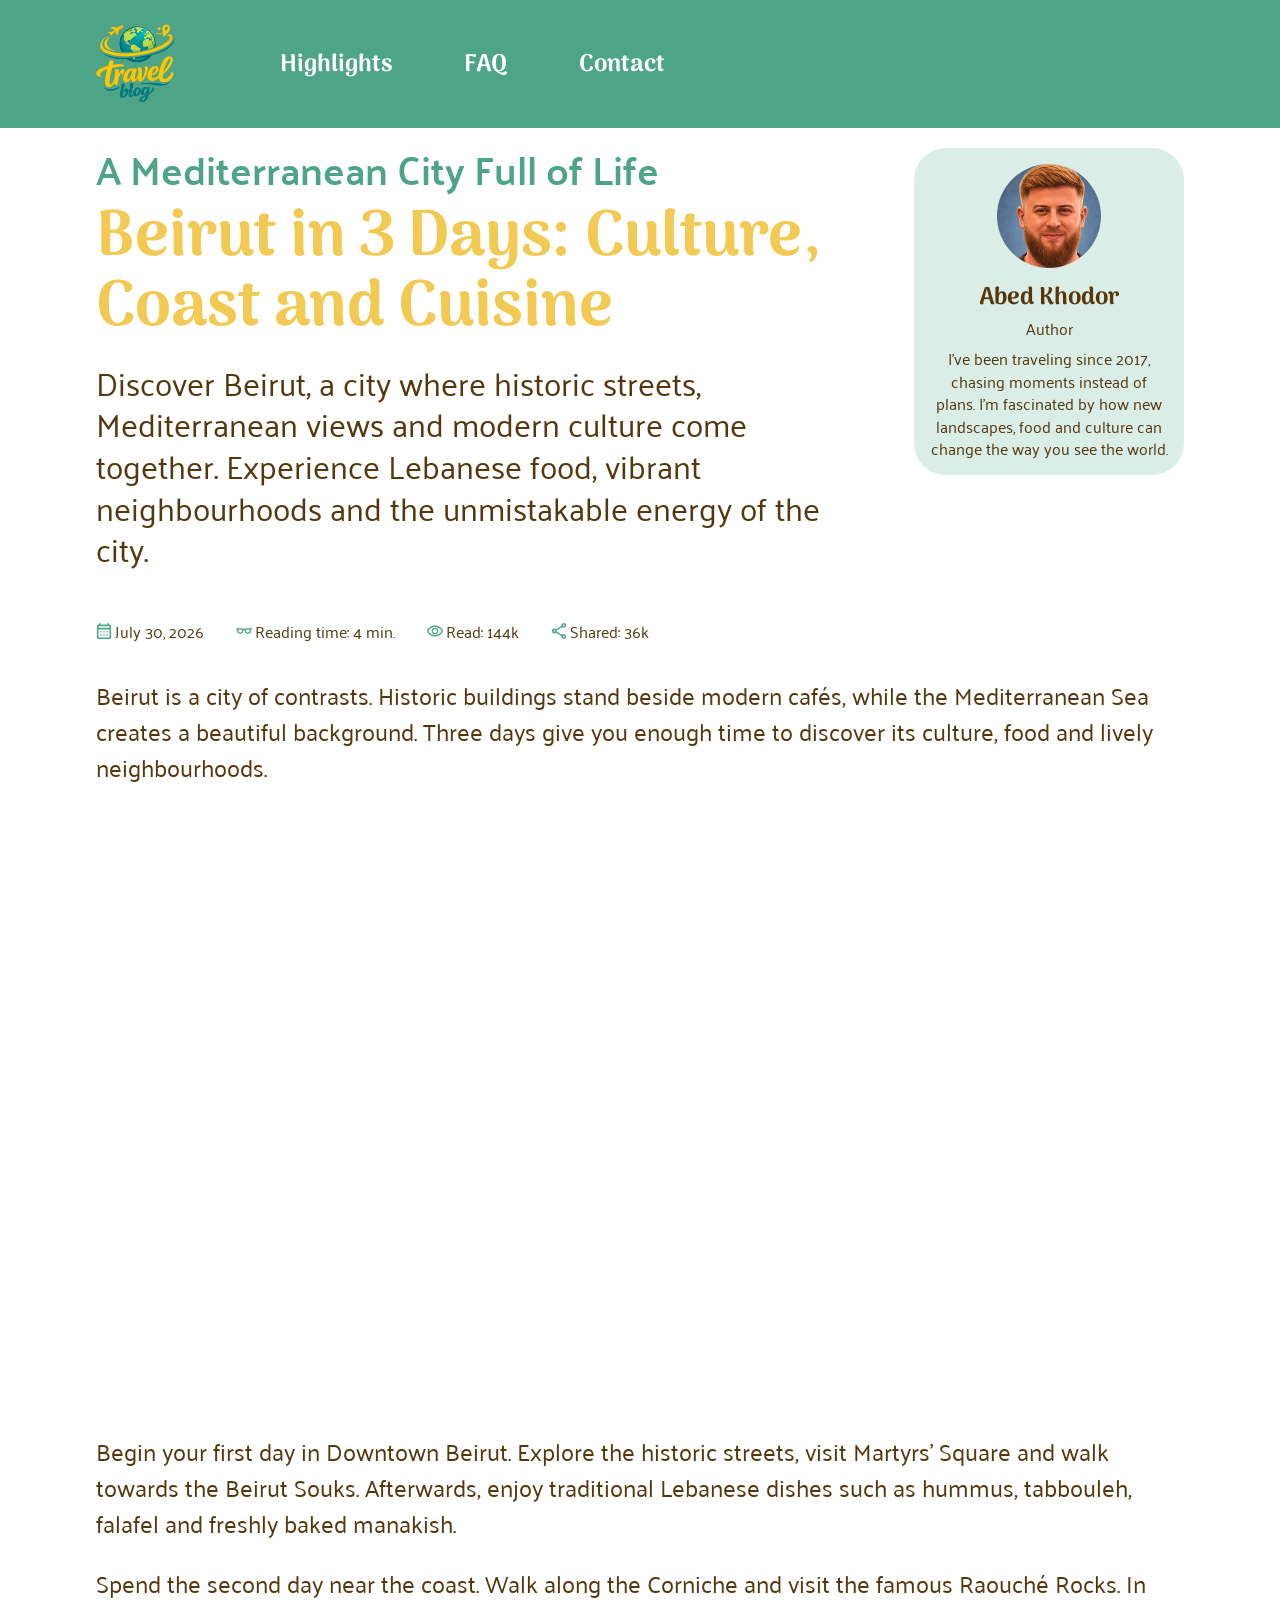
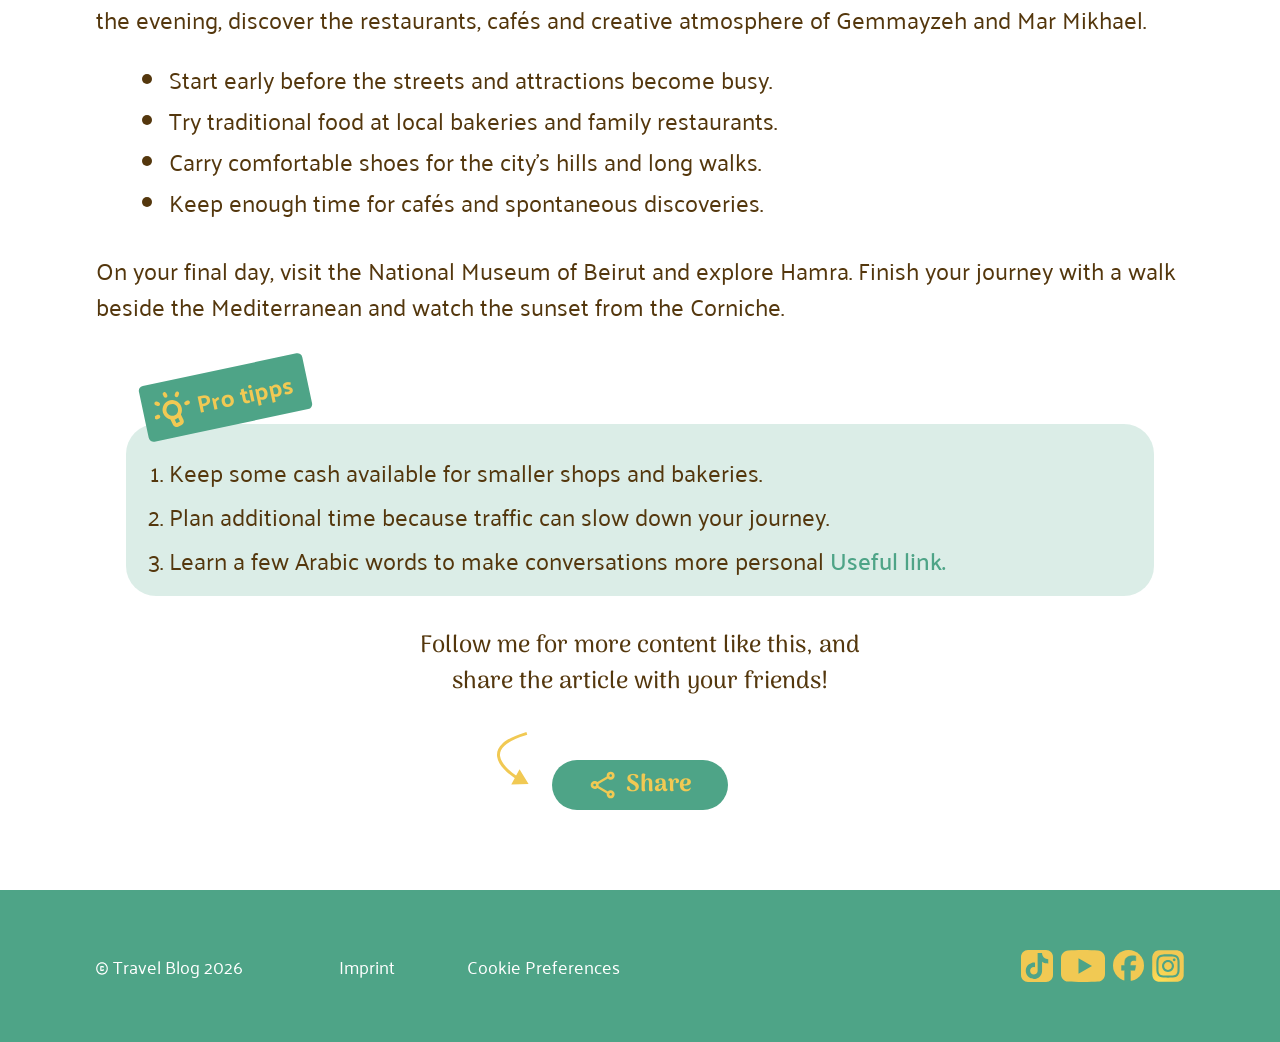
==== commit d293b7db: "changed abed.html responsive added iframe to style.css" ====
--- a/abed.html
+++ b/abed.html
@@ -12,30 +12,43 @@
 </head>
 
 <body>
-    <div class="article-page">
-        <header class="article-header">
-            <a href="./index.html">
-                <img src="./assets/icons/header-logo.svg" alt="Travel Blog">
+    <!--HEADER START-->
+
+    <header>
+        <nav class="desktop-nav">
+            <a class="logo" href="./index.html">
+                <img src="./assets/icons/header-logo.svg" alt="Reiseblog führt zur Startseite">
             </a>
-        </header>
+            <ul>
+                <li><a href="./index.html#highlights">Highlights</a></li>
+                <li><a href="./index.html#faq">FAQ</a></li>
+                <li><a href="./index.html#contact">Contact</a></li>
+            </ul>
+        </nav>
+    </header>
+    <!--HEADER END-->
 
-        <main>
-            <article class="article">
-                <p class="article-kicker">A Mediterranean City Full of Life</p>
-                <h1>Beirut in 3 Days: Culture, Coast and Cuisine</h1>
+    <main>
+        <article class="article">
+            <div class="article-head">
+                <div class="article-head-text">
+                    <p class="article-kicker">A Mediterranean City Full of Life</p>
+                    <h1>Beirut in 3 Days: Culture, Coast and Cuisine</h1>
 
-                <p class="article-intro">
-                    Discover Beirut, a city where historic streets, Mediterranean views
-                    and modern culture come together. Experience Lebanese food, vibrant
-                    neighbourhoods and the unmistakable energy of the city.
-                </p>
+                    <p class="article-intro">
+                        Discover Beirut, a city where historic streets, Mediterranean views
+                        and modern culture come together. Experience Lebanese food, vibrant
+                        neighbourhoods and the unmistakable energy of the city.
+                    </p>
 
-                <div class="article-meta">
-                    <span><img src="./assets/icons/calendar-icon.svg" alt="">July 30, 2026</span>
-                    <span><img src="./assets/icons/eyeglasses-icon.svg" alt=""> Reading time: 4 min.</span>
-                    <span><img src="./assets/icons/read-icon.svg" alt="">Read: 144k</span>
-                    <span><img src="./assets/icons/share-icon-small.svg" alt="">Shared: 36k</span>
+                    <div class="article-meta">
+                        <span><img src="./assets/icons/calendar-icon.svg" alt="">July 30, 2026</span>
+                        <span><img src="./assets/icons/eyeglasses-icon.svg" alt=""> Reading time: 4 min.</span>
+                        <span><img src="./assets/icons/read-icon.svg" alt="">Read: 144k</span>
+                        <span><img src="./assets/icons/share-icon-small.svg" alt="">Shared: 36k</span>
+                    </div>
                 </div>
+
 
                 <section class="author-card">
                     <div class="author-photo">
@@ -49,97 +62,126 @@
                         the way you see the world.
                     </p>
                 </section>
+            </div>
 
-                <p>
-                    Beirut is a city of contrasts. Historic buildings stand beside modern
-                    cafés, while the Mediterranean Sea creates a beautiful background.
-                    Three days give you enough time to discover its culture, food and
-                    lively neighbourhoods.
-                </p>
+            <p>
+                Beirut is a city of contrasts. Historic buildings stand beside modern
+                cafés, while the Mediterranean Sea creates a beautiful background.
+                Three days give you enough time to discover its culture, food and
+                lively neighbourhoods.
+            </p>
 
-                <figure class="article-media">
-                    <iframe width="100%" height="100%" src="https://www.youtube.com/embed/wWS6Si-C9T8"
-                        title="Beirut, Lebanon 🇱🇧 in 4k HDR ULTRA HD 60 FPS Dolby Vision™ Drone Video" frameborder="0"
-                        allow="accelerometer; autoplay; clipboard-write; encrypted-media; gyroscope; picture-in-picture; web-share"
-                        referrerpolicy="strict-origin-when-cross-origin"allowfullscreen></iframe>
-                </figure>
+            <figure class="article-video">
+                <iframe width="100%" height="100%" src="https://www.youtube.com/embed/wWS6Si-C9T8"
+                    title="Beirut, Lebanon 🇱🇧 in 4k HDR ULTRA HD 60 FPS Dolby Vision™ Drone Video" frameborder="0"
+                    allow="accelerometer; autoplay; clipboard-write; encrypted-media; gyroscope; picture-in-picture; web-share"
+                    referrerpolicy="strict-origin-when-cross-origin" allowfullscreen></iframe>
+            </figure>
 
-                <p>
-                    Begin your first day in Downtown Beirut. Explore the historic streets,
-                    visit Martyrs’ Square and walk towards the Beirut Souks. Afterwards,
-                    enjoy traditional Lebanese dishes such as hummus, tabbouleh, falafel
-                    and freshly baked manakish.
-                </p>
+            <p>
+                Begin your first day in Downtown Beirut. Explore the historic streets,
+                visit Martyrs’ Square and walk towards the Beirut Souks. Afterwards,
+                enjoy traditional Lebanese dishes such as hummus, tabbouleh, falafel
+                and freshly baked manakish.
+            </p>
 
-                <p>
-                    Spend the second day near the coast. Walk along the Corniche and visit
-                    the famous Raouché Rocks. In the evening, discover the restaurants,
-                    cafés and creative atmosphere of Gemmayzeh and Mar Mikhael.
-                </p>
+            <p>
+                Spend the second day near the coast. Walk along the Corniche and visit
+                the famous Raouché Rocks. In the evening, discover the restaurants,
+                cafés and creative atmosphere of Gemmayzeh and Mar Mikhael.
+            </p>
 
-                <ul class="article-list">
-                    <li>Start early before the streets and attractions become busy.</li>
-                    <li>Try traditional food at local bakeries and family restaurants.</li>
-                    <li>Carry comfortable shoes for the city’s hills and long walks.</li>
-                    <li>Keep enough time for cafés and spontaneous discoveries.</li>
-                </ul>
+            <ul class="article-list">
+                <li>Start early before the streets and attractions become busy.</li>
+                <li>Try traditional food at local bakeries and family restaurants.</li>
+                <li>Carry comfortable shoes for the city’s hills and long walks.</li>
+                <li>Keep enough time for cafés and spontaneous discoveries.</li>
+            </ul>
 
-                <p>
-                    On your final day, visit the National Museum of Beirut and explore
-                    Hamra. Finish your journey with a walk beside the Mediterranean and
-                    watch the sunset from the Corniche.
-                </p>
+            <p>
+                On your final day, visit the National Museum of Beirut and explore
+                Hamra. Finish your journey with a walk beside the Mediterranean and
+                watch the sunset from the Corniche.
+            </p>
 
-                <aside class="pro-tipps">
-                    <div class="pro-tipps-title">
-                        <img src="./assets/icons/pro-tipps-icon.svg" alt="">
-                        <h3>Pro tipps</h3>
+            <aside class="pro-tipps">
+                <div class="pro-tipps-title">
+                    <img src="./assets/icons/pro-tipps-icon.svg" alt="">
+                    <h3>Pro tipps</h3>
+                </div>
+
+                <ol>
+                    <li>Keep some cash available for smaller shops and bakeries.</li>
+                    <li>Plan additional time because traffic can slow down your journey.</li>
+                    <li>Learn a few Arabic words to make conversations more personal <a href="https://duolingo.com"
+                            target="_blank">Useful link.</a></li>
+                </ol>
+            </aside>
+
+            <section class="share-section">
+                <p>Follow me for more content like this, and<br>
+                    share the article with your friends!</p>
+                <img class="share-arrow" src="./assets/icons/arrow-mobile.svg" alt="">
+                <input type="checkbox" id="share-open">
+                <div class="share-action">
+                    <label class="share-button" for="share-open">
+                        <img class="share-icon-in" src="./assets/icons/share-icon.svg" alt="">Share
+                    </label>
+                    <div class="share-extra">
+                        <img class="share-icon-out" src="./assets/icons/share-icon-small.svg" alt="">
+                        <div class="share-links">
+                            <a href="https://www.linkedin.com" target="_blank">LinkedIn</a>
+                            <a href="https://www.whatsapp.com" target="_blank">WhatsApp</a>
+                        </div>
                     </div>
+                </div>
+            </section>
+        </article>
+    </main>
 
-                    <ol>
-                        <li>Keep some cash available for smaller shops and bakeries.</li>
-                        <li>Plan additional time because traffic can slow down your journey.</li>
-                        <li>Learn a few Arabic words to make conversations more personal.</li>
-                    </ol>
-                </aside>
 
-                <section class="share-section">
-                    <p>Follow me for more content like this, and share the article with your friends!</p>
-                    <img class="share-arrow" src="./assets/icons/arrow-mobile.svg">
-                    <a class="share-button" href="#"> <img src="./assets/icons/share-icon.svg" alt="">Share </a>
-                </section>
-            </article>
-        </main>
 
-        <!--FOOTER START-->
-        <footer>
-            <div class="footer-left">
+    <!--FOOTER START-->
+    <footer>
+        <div class="footer-inner">
+            <div class="footer-legal">
+                <a href="">Imprint</a>
+                <a href="">Cookie Preferences</a>
+            </div>
+            <div class="footer-row">
                 <div class="copyright">
-                    <img src="./assets/icons/copyright-icon.svg" alt="">
+                    <img src="./assets/icons/copyright-icon.svg" alt="Ein Copyright Logo">
                     <p>Travel Blog 2026</p>
                 </div>
-                <a href="">Cookie Preferences</a>
-                <a href="">Imprint</a>
+                <div class="footer-social">
+                    <a href="https://www.tiktok.com" target="_blank"><img src="./assets/icons/tiktok-icon.svg"
+                            alt="TikTok Logo"></a>
+                    <a class="youtube" href="https://www.youtube.com" target="_blank"><img
+                            src="./assets/icons/youtube-icon.svg" alt="YouTube Logo"></a>
+                    <a href="https://www.facebook.com" target="_blank"><img src="./assets/icons/facebook-icon.svg"
+                            alt="Facebook Logo"></a>
+                    <a href="https://www.instagram.com" target="_blank"><img src="./assets/icons/Instagram-icon.svg"
+                            alt="Instagram Logo"></a>
+                </div>
+            </div>
+        </div>
+    </footer>
+    <!--FOOTER END-->
 
-            </div>
-            <div class="footer-right">
-                <a href=""><img src="./assets/icons/tiktok-icon.svg" alt=""></a>
-                <a class="youtube" href=""><img src="./assets/icons/youtube-icon.svg" alt=""></a>
-                <a href=""><img src="./assets/icons/facebook-icon.svg" alt=""></a>
-                <a href=""><img src="./assets/icons/Instagram-icon.svg" alt=""></a>
-            </div>
-        </footer>
-        <!--FOOTER END-->
+    <!--MOBILE NAV START-->
+    <nav class="mobile-nav">
+        <ul>
+            <li><a href="./index.html"><img src="./assets/icons/Home-screen.svg" alt="zurück zu Home"></a></li>
+            <li><a href="./index.html#highlights"><img src="./assets/icons/rocket-launch-green.svg"
+                        alt="zurück zu Highlights"></a></li>
+            <li><a href="./index.html#faq"><img src="./assets/icons/live-help-green.svg" alt="zurück zu FAQ"></a>
+            </li>
+            <li><a href="./index.html#contact"><img src="./assets/icons/person-pin-green.svg"
+                        alt="zurück zu Contact form"></a></li>
+        </ul>
+    </nav>
+    <!--MOBILE NAV END-->
 
-        <nav class="mobile-nav">
-            <ul>
-                <li><a href=""><img src="./assets/icons/Home-screen.svg" alt=""></a></li>
-                <li><a href=""><img src="./assets/icons/rocket-launch-green.svg" alt=""></a></li>
-                <li><a href=""><img src="./assets/icons/live-help-green.svg" alt=""></a></li>
-                <li><a href=""><img src="./assets/icons/person-pin-green.svg" alt=""></a></li>
-            </ul>
-        </nav>
-    </div>
 </body>
 
 </html>
--- a/styles/style.css
+++ b/styles/style.css
@@ -539,6 +539,8 @@
 }
 
 .article p.article-kicker {
+    margin-bottom: 0.4em;
+    line-height: 1;
     color: var(--color-primary);
     font-weight: 600;
     font-family: palanquin;
@@ -613,14 +615,15 @@
     color: var(--color-text-primary);
 }
 
-.article>p {
+.article>p,
+.article-head-text>p {
     margin-bottom: 1em;
     font-family: palanquin;
     font-weight: 400;
     font-size: 1rem;
 }
 
-.article>p.article-intro {
+.article-head-text>p.article-intro {
     margin-bottom: 1.5em;
 }
 
@@ -631,6 +634,15 @@
     border-radius: 24px;
     overflow: hidden;
 }
+
+.article-video {
+    position: relative;
+    max-width: 100%;
+    height: 200px;
+    border-radius: 24px;
+    overflow: hidden;
+}
+
 
 .article-media>img {
     width: 100%;
@@ -689,9 +701,15 @@
 }
 
 .pro-tipps a {
+    display: inline-block;
+    width: 5em;
     color: var(--color-primary);
+    font-weight: 500;
+    text-decoration: none;
+}
+
+.pro-tipps a:hover {
     font-weight: 700;
-    text-decoration: none;
 }
 
 .share-section {
@@ -799,6 +817,8 @@
 .top5-headline {
     margin-bottom: 1.5em;
     text-align: center;
+    font-family: 'Arima';
+    font-weight: 600;
     font-size: 1.125rem;
     color: var(--color-text-primary);
 }
@@ -808,8 +828,9 @@
     display: flex;
     justify-content: center;
     overflow: hidden;
-    margin-left: -0.75em;
-    margin-right: -0.75em;
+    max-width: 400px;
+    margin-left: auto;
+    margin-right: auto;
     margin-bottom: 2em;
     padding-bottom: 2.5em;
 }
@@ -828,10 +849,11 @@
 }
 
 .top5-card {
+    position: relative;
     flex-shrink: 0;
     width: 180px;
     transform: perspective(600px) rotateY(-35deg);
-    transition: transform 500ms ease-in-out;
+    transition: transform 400ms ease-in-out, margin 400ms ease-in-out;
 }
 
 .top5-card img {
@@ -907,10 +929,144 @@
 
 @media (min-width: 769px) {
 
-    .top5-slider {
-        max-width: 400px;
+    .article {
+        max-width: 1440px;
         margin-left: auto;
         margin-right: auto;
+        padding-left: 6em;
+        padding-right: 6em;
+    }
+
+    .article-head {
+        display: flex;
+        align-items: flex-start;
+        gap: 3em;
+    }
+
+    .article-head-text {
+        flex-grow: 1;
+    }
+
+    .author-card {
+        width: 210px;
+        flex-shrink: 0;
+        margin-bottom: 0;
+        padding: 12px;
+    }
+
+    .article .author-card p {
+        font-size: 0.8rem;
+        line-height: 1.45;
+    }
+
+    .article .author-card h2 {
+        font-size: 0.9rem;
+    }
+
+    .author-photo {
+        width: 84px;
+        height: 84px;
+    }
+
+    .article h1 {
+        font-size: 3rem;
+    }
+
+    .article p.article-kicker {
+        font-size: 1.75rem;
+    }
+
+    .article-head-text>p.article-intro {
+        font-size: 1.375rem;
+        line-height: 1.35;
+    }
+
+    .article-meta {
+        gap: 8px 1.5em;
+        font-size: 1rem;
+    }
+
+    .top5-headline {
+        font-size: 1.5rem;
+    }
+
+    .top5-slider {
+        max-width: none;
+        margin-bottom: 3em;
+        padding-bottom: 0;
+        overflow: visible;
+    }
+
+    .top5-track {
+        justify-content: center;
+        gap: 0;
+    }
+
+    .top5-card {
+        width: 150px;
+        margin-left: -40px;
+    }
+
+    .top5-card:first-child {
+        margin-left: 0;
+    }
+
+    .top5-card img {
+        height: 220px;
+        box-shadow: -9px 5px 20px rgba(0, 0, 0, 0.25);
+    }
+
+    .top5-dots {
+        display: none;
+    }
+
+    #top5-1:checked~.top5-track,
+    #top5-2:checked~.top5-track,
+    #top5-3:checked~.top5-track,
+    #top5-4:checked~.top5-track,
+    #top5-5:checked~.top5-track {
+        transform: none;
+    }
+
+    #top5-1:checked~.top5-track .top5-card:nth-child(n),
+    #top5-2:checked~.top5-track .top5-card:nth-child(n),
+    #top5-3:checked~.top5-track .top5-card:nth-child(n),
+    #top5-4:checked~.top5-track .top5-card:nth-child(n),
+    #top5-5:checked~.top5-track .top5-card:nth-child(n) {
+        transform: perspective(850px) rotateY(38deg);
+    }
+
+    #top5-1:checked~.top5-track .top5-card:nth-child(n):hover,
+    #top5-2:checked~.top5-track .top5-card:nth-child(n):hover,
+    #top5-3:checked~.top5-track .top5-card:nth-child(n):hover,
+    #top5-4:checked~.top5-track .top5-card:nth-child(n):hover,
+    #top5-5:checked~.top5-track .top5-card:nth-child(n):hover {
+        transform: perspective(850px) rotateY(0deg) scale(1.1);
+        z-index: 10;
+    }
+
+    #top5-1:checked~.top5-track .top5-card:hover~.top5-card,
+    #top5-2:checked~.top5-track .top5-card:hover~.top5-card,
+    #top5-3:checked~.top5-track .top5-card:hover~.top5-card,
+    #top5-4:checked~.top5-track .top5-card:hover~.top5-card,
+    #top5-5:checked~.top5-track .top5-card:hover~.top5-card {
+        transform: perspective(850px) rotateY(-38deg) translateX(65px);
+    }
+
+    .top5-card:hover~.top5-card:nth-child(2) {
+        z-index: 4;
+    }
+
+    .top5-card:hover~.top5-card:nth-child(3) {
+        z-index: 3;
+    }
+
+    .top5-card:hover~.top5-card:nth-child(4) {
+        z-index: 2;
+    }
+
+    .top5-card:hover~.top5-card:nth-child(5) {
+        z-index: 1;
     }
 
     .faq {
@@ -922,6 +1078,10 @@
     .contact-section {
         padding-left: 6em;
         padding-right: 6em;
+    }
+
+    footer {
+        min-height: 152px;
     }
 
     .footer-inner {
@@ -933,6 +1093,15 @@
         padding-bottom: 0;
     }
 
+    .footer-legal a,
+    .copyright {
+        font-size: 1.125rem;
+    }
+
+    .footer-social img {
+        height: 32px;
+    }
+
     .footer-row {
         display: contents;
     }
@@ -959,16 +1128,25 @@
     .desktop-nav {
         display: flex;
         align-items: center;
-        gap: 3.5em;
+        gap: 6.5em;
         width: 100%;
         max-width: 1440px;
         padding-left: 6em;
         padding-right: 6em;
     }
 
+    header {
+        height: 128px;
+    }
+
+    header img {
+        height: 80px;
+        width: 80px;
+    }
+
     .desktop-nav ul {
         display: flex;
-        gap: 4em;
+        gap: 4.5em;
     }
 
     .desktop-nav li {
@@ -978,9 +1156,9 @@
     .desktop-nav a {
         text-decoration: none;
         color: var(--color-text-secondary);
-        font-family: 'Palanquin';
+        font-family: 'Arima';
         font-weight: 700;
-        font-size: 1.125rem;
+        font-size: 1.5rem;
     }
 
     .landing-section {
@@ -1037,9 +1215,124 @@
         left: auto;
         width: 160px;
     }
+
+    .article-video {
+        height: 350px;
+        margin-top: 1.5em;
+        margin-bottom: 1.5em;
+    }
+
+
+
 }
 
 @media (min-width: 1280px) {
+
+    .article h1 {
+        font-size: 4rem;
+    }
+
+    .article p.article-kicker {
+        font-size: 2.5rem;
+    }
+
+    .article-head-text>p.article-intro {
+        max-width: none;
+        font-size: 2rem;
+        line-height: 1.3;
+    }
+
+    .article-meta {
+        gap: 8px 2em;
+        font-size: 1rem;
+    }
+
+    .article-head {
+        gap: 4em;
+    }
+
+    .author-card {
+        width: 270px;
+        padding: 16px;
+    }
+
+    .article .author-card p {
+        font-size: 1rem;
+        line-height: 1.4;
+    }
+
+    .article .author-card h2 {
+        font-size: 1.5rem;
+    }
+
+    .author-photo {
+        width: 104px;
+        height: 104px;
+    }
+
+    .top5-headline {
+        font-size: 2rem;
+    }
+
+    .top5-slider {
+        margin-bottom: 6em;
+    }
+
+    .top5-card {
+        width: 300px;
+        margin-left: -85px;
+    }
+
+    .top5-card img {
+        height: 440px;
+    }
+
+    #top5-1:checked~.top5-track .top5-card:nth-child(n),
+    #top5-2:checked~.top5-track .top5-card:nth-child(n),
+    #top5-3:checked~.top5-track .top5-card:nth-child(n),
+    #top5-4:checked~.top5-track .top5-card:nth-child(n),
+    #top5-5:checked~.top5-track .top5-card:nth-child(n) {
+        transform: perspective(1700px) rotateY(40deg);
+    }
+
+    #top5-1:checked~.top5-track .top5-card:nth-child(n):hover,
+    #top5-2:checked~.top5-track .top5-card:nth-child(n):hover,
+    #top5-3:checked~.top5-track .top5-card:nth-child(n):hover,
+    #top5-4:checked~.top5-track .top5-card:nth-child(n):hover,
+    #top5-5:checked~.top5-track .top5-card:nth-child(n):hover {
+        transform: perspective(1700px) rotateY(0deg) scale(1.1);
+        z-index: 10;
+    }
+
+    #top5-1:checked~.top5-track .top5-card:hover~.top5-card,
+    #top5-2:checked~.top5-track .top5-card:hover~.top5-card,
+    #top5-3:checked~.top5-track .top5-card:hover~.top5-card,
+    #top5-4:checked~.top5-track .top5-card:hover~.top5-card,
+    #top5-5:checked~.top5-track .top5-card:hover~.top5-card {
+        transform: perspective(1700px) rotateY(-40deg) translateX(130px);
+    }
+
+    .article>p,
+    .article-list li,
+    .pro-tipps li,
+    .share-section p {
+        font-size: 1.5rem;
+        line-height: 1.5;
+    }
+
+    .article-list-intro,
+    .article-list {
+        margin-left: 3em;
+    }
+
+    .pro-tipps {
+        margin-left: 30px;
+        margin-right: 30px;
+    }
+
+    .pro-tipps ol {
+        padding-left: 25px;
+    }
 
     .section-intro {
         display: block;
@@ -1096,4 +1389,10 @@
     .landing-text p {
         font-size: 1.25rem;
     }
+
+      .article-video {
+        height: 600px;
+        margin-top: 1.5em;
+        margin-bottom: 1.5em;
+    }
 }
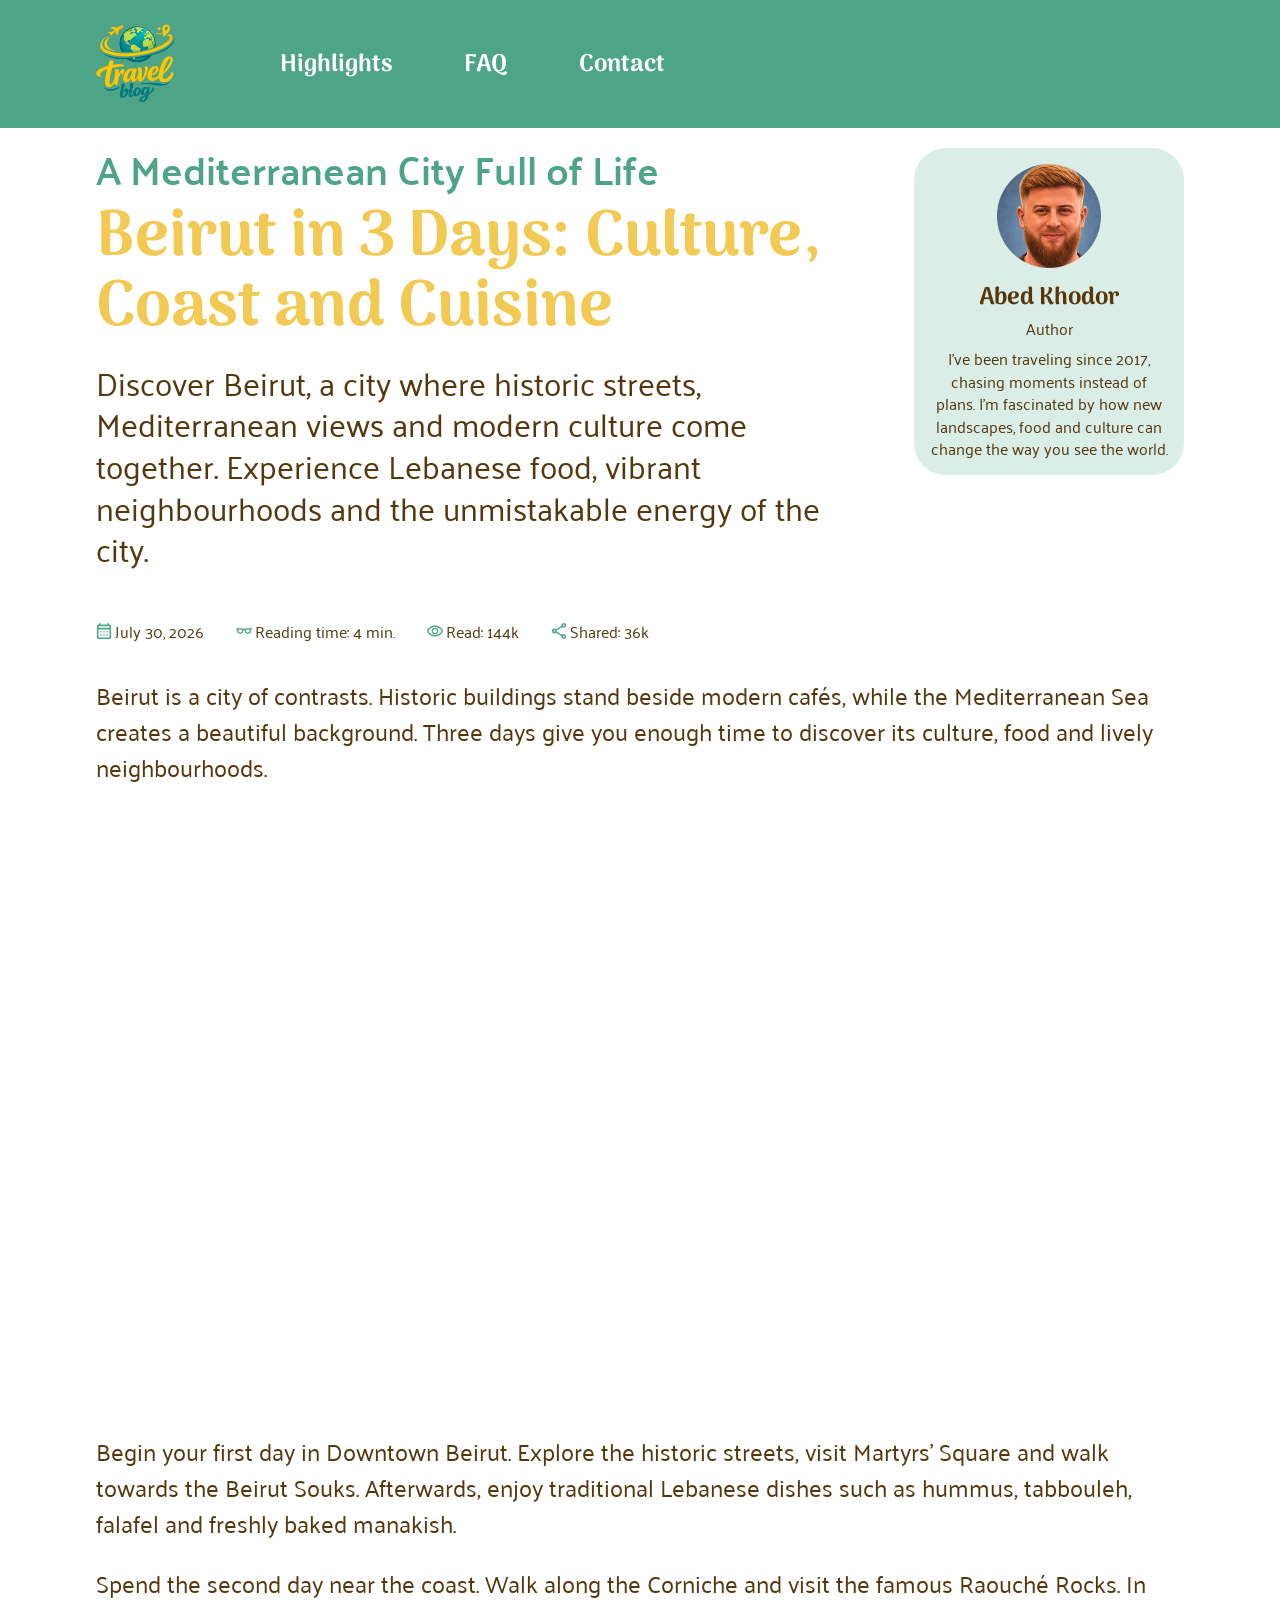
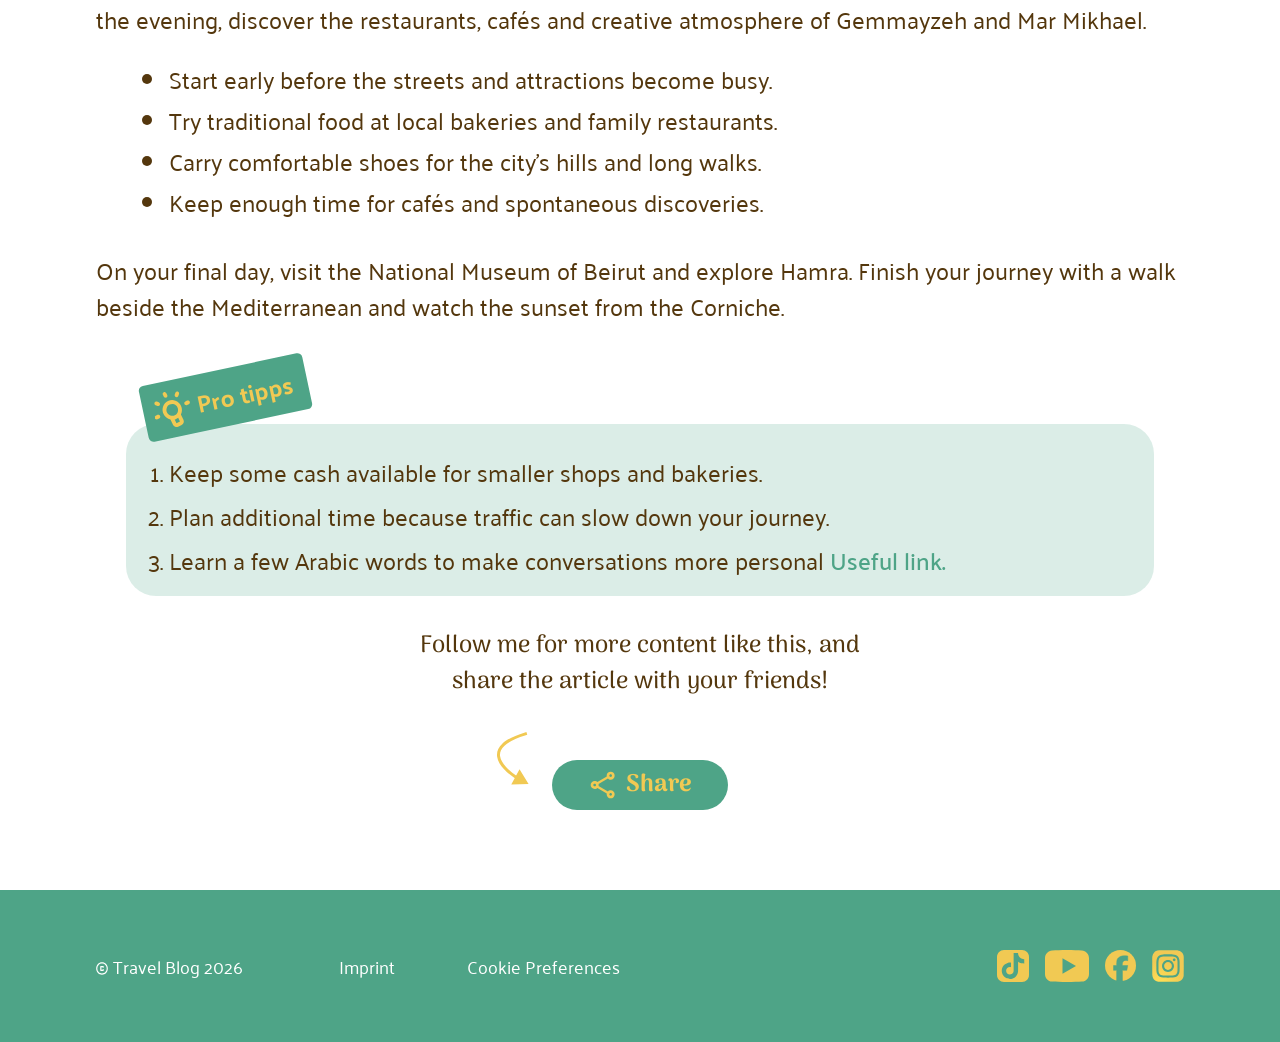
==== commit ef0c8b79: "adjusted responsive design" ====
--- a/abed.html
+++ b/abed.html
@@ -1,5 +1,5 @@
 <!DOCTYPE html>
-<html lang="de">
+<html lang="en">
 
 <head>
     <meta charset="UTF-8">
--- a/styles/style.css
+++ b/styles/style.css
@@ -460,7 +460,6 @@
     justify-content: space-between;
     align-items: center;
     gap: 1em;
-    padding: 0.5em;
     color: var(--color-text-primary);
     font-weight: 700;
     cursor: pointer;
@@ -929,6 +928,8 @@
 
 @media (min-width: 769px) {
 
+
+
     .article {
         max-width: 1440px;
         margin-left: auto;
@@ -1119,6 +1120,7 @@
     .footer-social {
         order: 3;
         margin-left: auto;
+        gap: 1em;
     }
 
     .mobile-nav {
@@ -1228,6 +1230,9 @@
 
 @media (min-width: 1280px) {
 
+
+
+
     .article h1 {
         font-size: 4rem;
     }
@@ -1260,6 +1265,9 @@
         font-size: 1rem;
         line-height: 1.4;
     }
+
+
+
 
     .article .author-card h2 {
         font-size: 1.5rem;
@@ -1341,9 +1349,10 @@
         margin-right: auto;
         padding-bottom: 3em;
         text-align: center;
-        font-size: 1.125rem;
+        font-size: 1.5rem;
         line-height: 1.5;
         color: var(--color-text-primary);
+        font-weight: 500;
     }
 
     .slide-text {
@@ -1383,16 +1392,44 @@
     }
 
     .landing-text h1 {
-        font-size: 3.5rem;
+        font-size: 4rem;
     }
 
     .landing-text p {
-        font-size: 1.25rem;
-    }
-
-      .article-video {
+        font-size: 1.5rem;
+        font-weight: 600;
+    }
+
+    .article-video {
         height: 600px;
         margin-top: 1.5em;
         margin-bottom: 1.5em;
     }
-}+
+    h2 {
+        font-size: 3.5rem;
+    }
+
+
+    .faq summary {
+        font-size: 1.5rem;
+
+    }
+
+    .icons {
+        height: 60px;
+    }
+
+    .section-intro {
+        font-size: 1.5rem;
+        font-weight: 500;
+    }
+
+    .form-field label {
+        font-size: 1.5rem;
+        font-weight: 500;
+    }
+
+}
+
+@media (min-width:1440px) {}
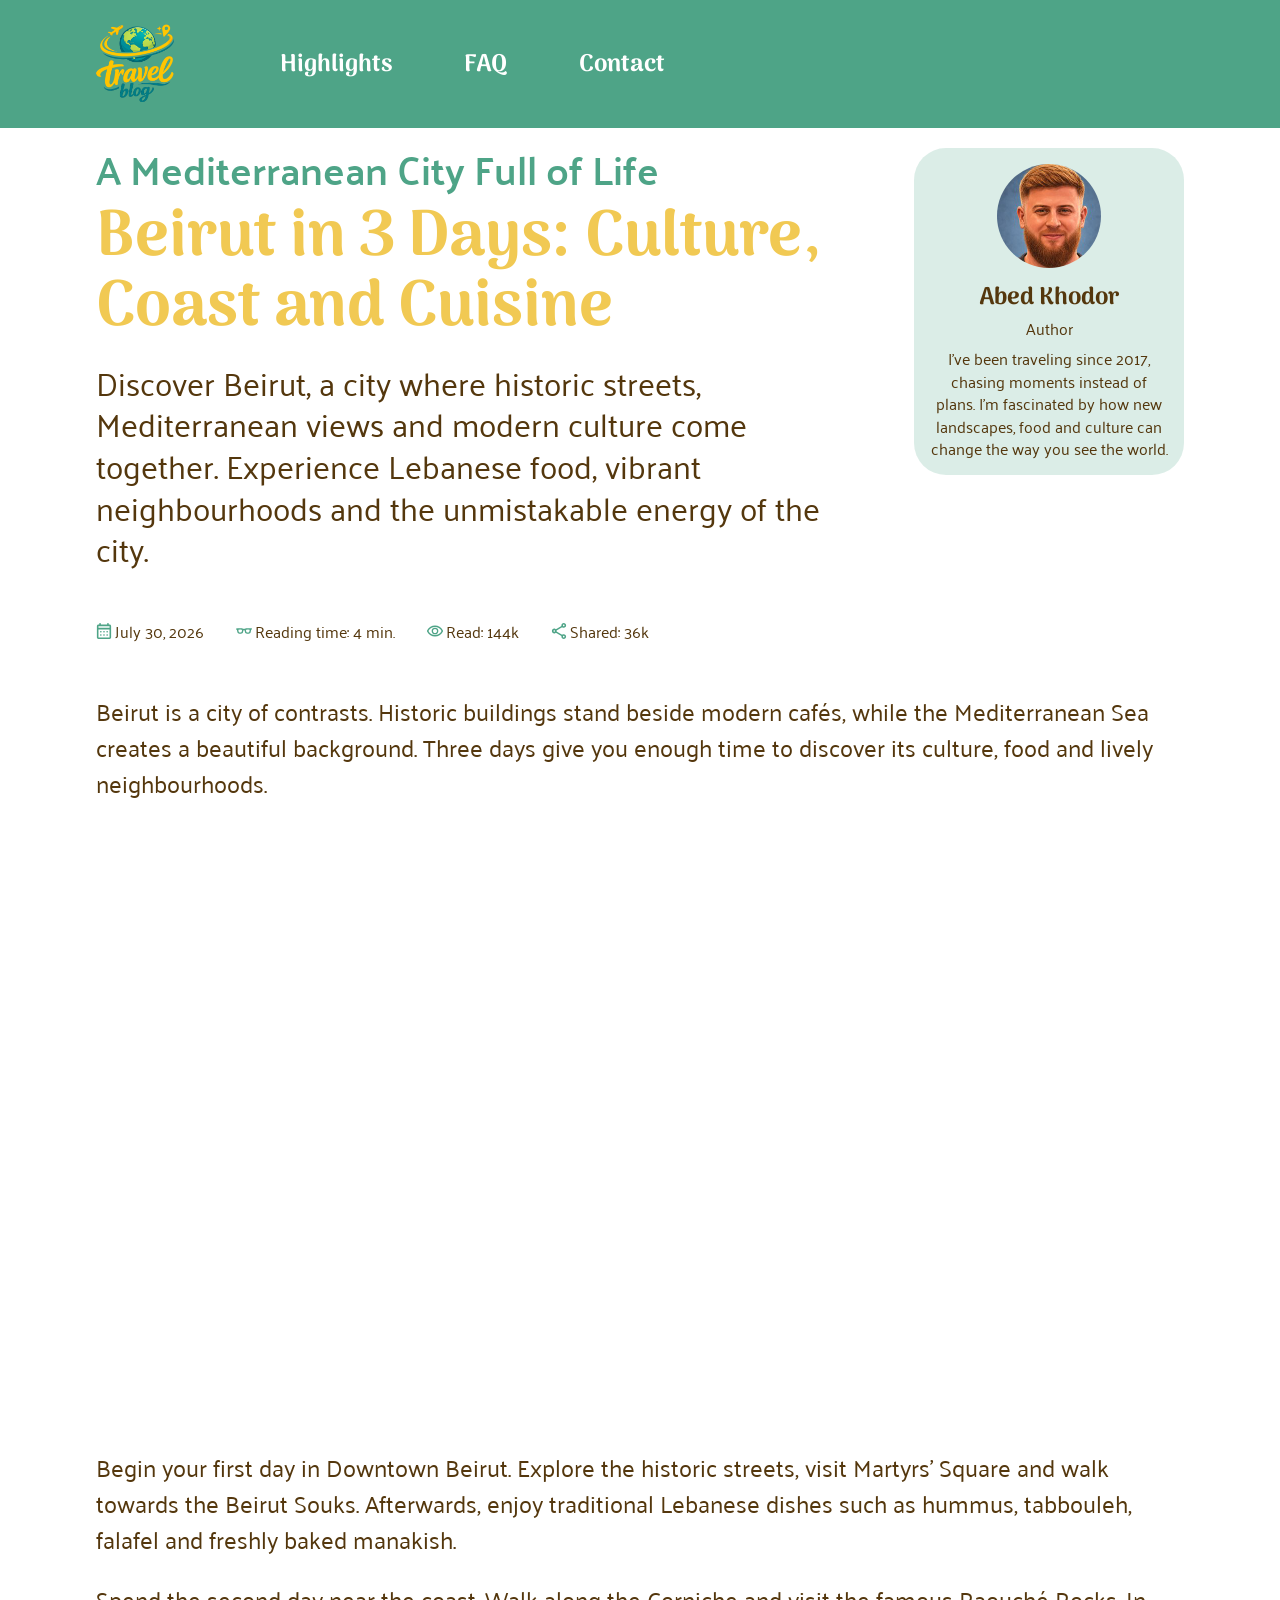
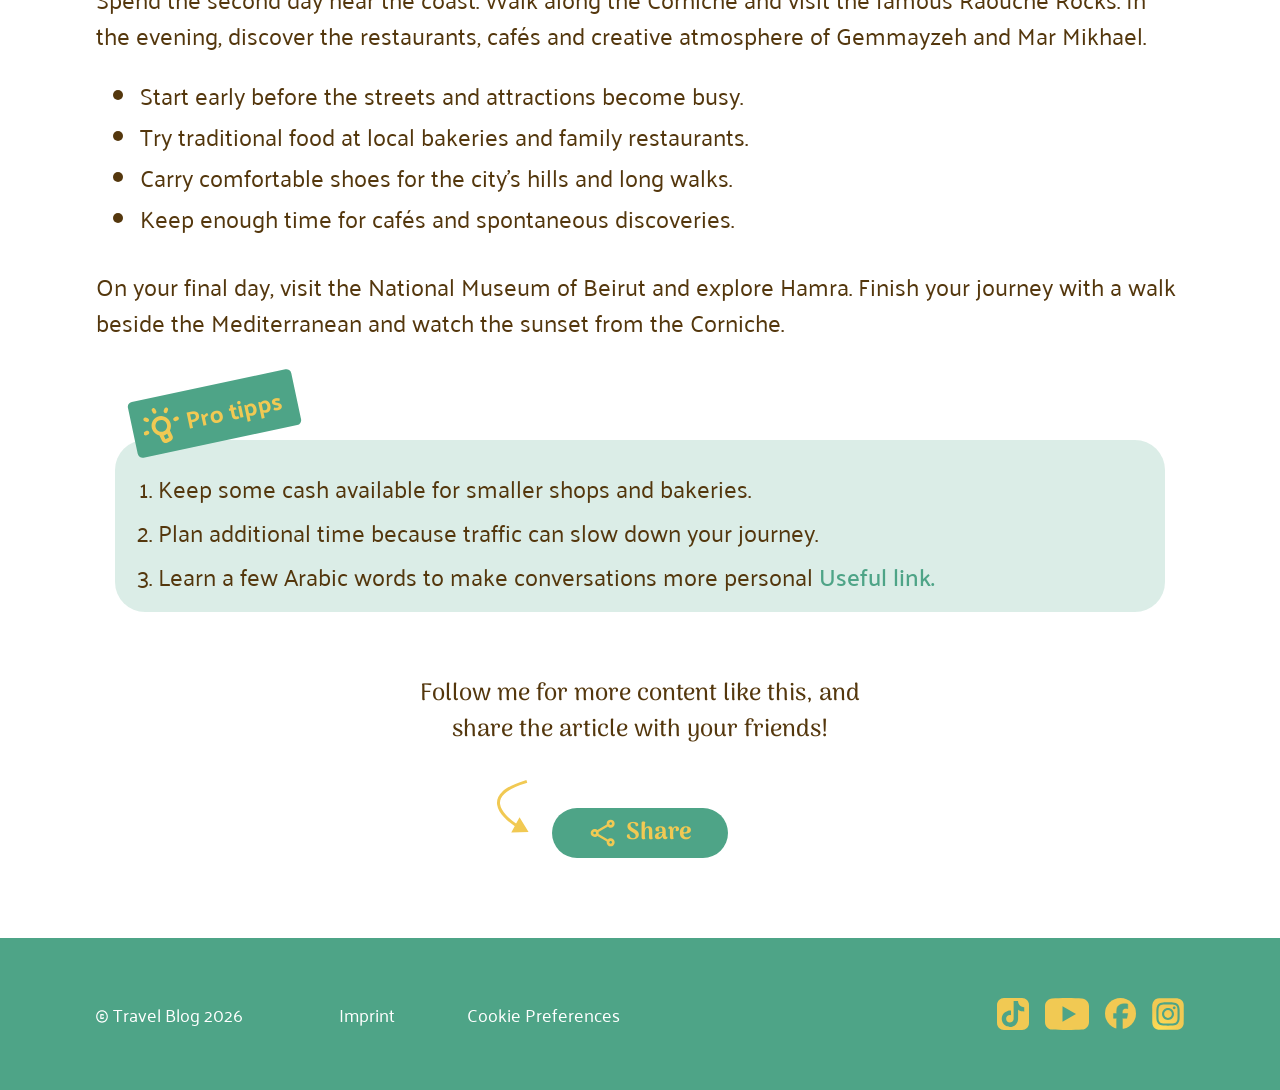
==== commit 08cb861a: "feat: add nav underline hover to article pages Apply the hover classes from index.html (highligh t, " ====
--- a/abed.html
+++ b/abed.html
@@ -20,9 +20,9 @@
                 <img src="./assets/icons/header-logo.svg" alt="Reiseblog führt zur Startseite">
             </a>
             <ul>
-                <li><a href="./index.html#highlights">Highlights</a></li>
-                <li><a href="./index.html#faq">FAQ</a></li>
-                <li><a href="./index.html#contact">Contact</a></li>
+                <li><a class="highlight" href="./index.html#highlights">Highlights</a></li>
+                <li><a class="faq1" href="./index.html#faq">FAQ</a></li>
+                <li><a class="contact" href="./index.html#contact">Contact</a></li>
             </ul>
         </nav>
     </header>
--- a/styles/style.css
+++ b/styles/style.css
@@ -563,7 +563,7 @@
     display: flex;
     flex-wrap: wrap;
     gap: 4px 12px;
-    margin-bottom: 2em;
+    margin-bottom: 3em;
     color: var(--color-text-primary);
     font-size: 0.875rem;
 }
@@ -615,6 +615,7 @@
 }
 
 .article>p,
+.article-column>p,
 .article-head-text>p {
     margin-bottom: 1em;
     font-family: palanquin;
@@ -652,6 +653,29 @@
 .article-list {
     margin: 0 0 2em;
     padding-left: 25px;
+}
+
+.section-headline {
+    margin-top: 2em;
+    margin-bottom: 1.5em;
+    text-align: center;
+    font-family: 'Arima';
+    font-weight: 600;
+    font-size: 1.125rem;
+    color: var(--color-text-primary);
+}
+
+.chart-card {
+    max-width: 620px;
+    margin: 0 auto 4em;
+    border-radius: 24px;
+    box-shadow: 0 8px 30px rgba(0, 0, 0, 0.2);
+}
+
+.chart-card img {
+    display: block;
+    width: 100%;
+    border-radius: 24px;
 }
 
 .article-list li+li {
@@ -714,7 +738,7 @@
 .share-section {
     position: relative;
     min-height: 120px;
-    margin-top: 2em;
+    margin-top: 4em;
     text-align: center;
 }
 
@@ -926,6 +950,85 @@
     background-color: var(--color-primary);
 }
 
+.highlight {
+    position: relative;
+    display: inline-block;
+}
+
+.highlight::after {
+    content: "";
+    position: absolute;
+    left: 50%;
+    bottom: -0.5px;
+    transform: translateX(-50%);
+    width: 130px;
+    height: 30px;
+    background-image: url("../assets/icons/highlights-line.svg");
+    background-repeat: no-repeat;
+    background-position: center bottom;
+    background-size: contain;
+    opacity: 0;
+    transition: opacity 250ms ease;
+}
+
+.highlight:hover::after {
+    opacity: 1;
+}
+
+
+
+.faq1 {
+    position: relative;
+    display: inline-block;
+}
+
+.faq1::after {
+    content: "";
+    position: absolute;
+    left: 50%;
+    bottom: -0.2px;
+    transform: translateX(-50%);
+    width: 60px;
+    height: 30px;
+    background-image: url("../assets/icons/faq-line.svg");
+    background-repeat: no-repeat;
+    background-position: center bottom;
+    background-size: contain;
+    opacity: 0;
+    transition: opacity 250ms ease;
+}
+
+.faq1:hover::after {
+    opacity: 1;
+}
+
+.contact {
+    position: relative;
+    display: inline-block;
+}
+
+.contact::after {
+    content: "";
+    position: absolute;
+    left: 50%;
+    bottom: 0px;
+    transform: translateX(-50%);
+    width: 110px;
+    height: 30px;
+    background-image: url("../assets/icons/conatact-line.svg");
+    background-repeat: no-repeat;
+    background-position: center bottom;
+    background-size: contain;
+    opacity: 0;
+    transition: opacity 250ms ease;
+}
+
+.contact:hover::after {
+    opacity: 1;
+}
+
+
+
 @media (min-width: 769px) {
 
 
@@ -987,7 +1090,17 @@
         font-size: 1rem;
     }
 
-    .top5-headline {
+    .article>p,
+    .article-column>p,
+    .article-list li,
+    .pro-tipps li,
+    .share-section p {
+        font-size: 1.25rem;
+        line-height: 1.5;
+    }
+
+    .top5-headline,
+    .section-headline {
         font-size: 1.5rem;
     }
 
@@ -1224,6 +1337,9 @@
         margin-bottom: 1.5em;
     }
 
+    .desktop-nav ul a:active {
+        color: var(--color-secondary);
+    }
 
 
 }
@@ -1278,8 +1394,24 @@
         height: 104px;
     }
 
-    .top5-headline {
+    .top5-headline,
+    .section-headline {
         font-size: 2rem;
+    }
+
+    .article-columns {
+        display: flex;
+        gap: 3em;
+    }
+
+    .article-column {
+        width: 50%;
+        display: flex;
+        flex-direction: column;
+    }
+
+    .article-column .chart-card {
+        margin-top: auto;
     }
 
     .top5-slider {
@@ -1321,6 +1453,7 @@
     }
 
     .article>p,
+    .article-column>p,
     .article-list li,
     .pro-tipps li,
     .share-section p {
@@ -1330,12 +1463,15 @@
 
     .article-list-intro,
     .article-list {
-        margin-left: 3em;
+        max-width: 1050px;
+        margin-left: auto;
+        margin-right: auto;
     }
 
     .pro-tipps {
-        margin-left: 30px;
-        margin-right: 30px;
+        max-width: 1050px;
+        margin-left: auto;
+        margin-right: auto;
     }
 
     .pro-tipps ol {
@@ -1431,5 +1567,3 @@
     }
 
 }
-
-@media (min-width:1440px) {}
